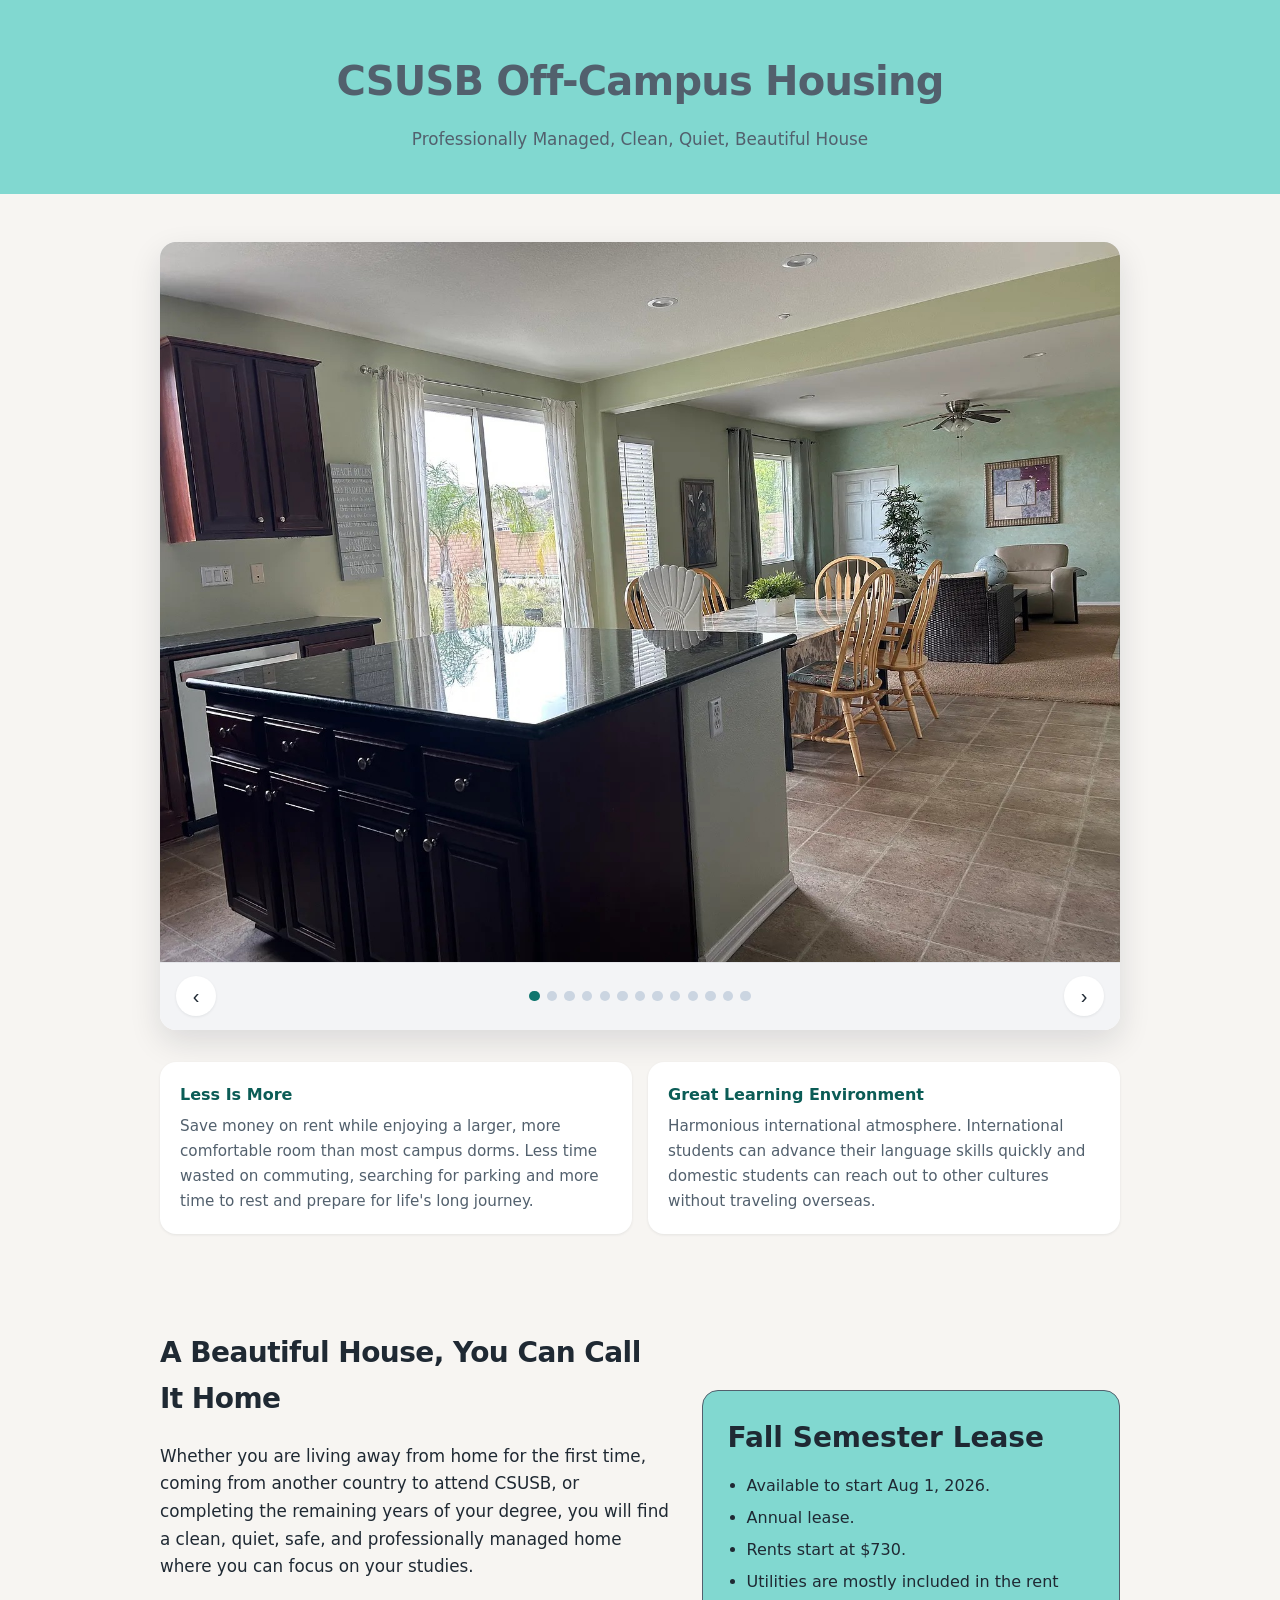
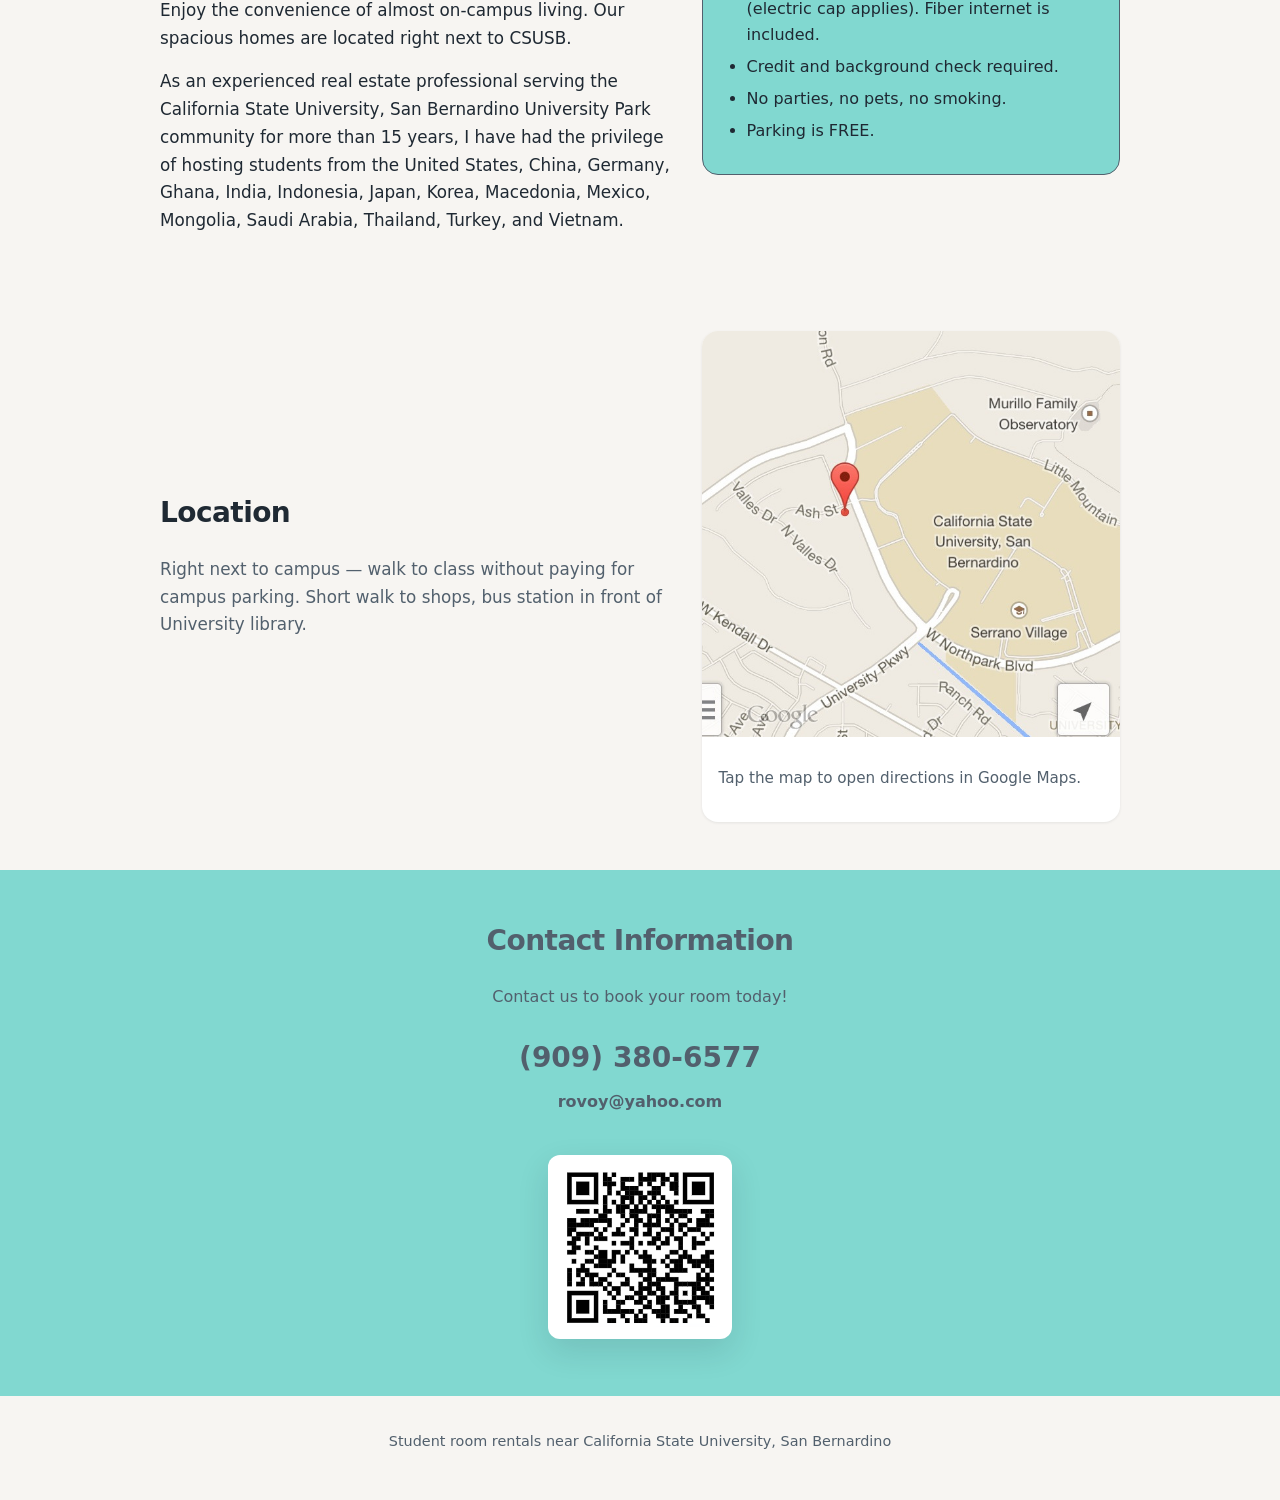
==== index.html @ f6ec690c "X" ====
<!DOCTYPE html>
<html lang="en">
  <head>
    <meta charset="utf-8">
    <meta name="viewport" content="width=device-width, initial-scale=1">
    <meta name="description" content="Furnished student rooms for rent next to California State University, San Bernardino. Utilities included, walking distance to campus.">
    <title>CSUSB Off-Campus Housing</title>
    <link rel="stylesheet" href="styles.css">
  </head>
  <body>
    <header class="site-header">
      <div class="container">
        <h1>CSUSB Off-Campus Housing</h1>
        <p>
          Professionally Managed, Clean, Quiet, Beautiful House
        </p>
      </div>
    </header>

    <main>
      <section class="section">
        <div class="container">
          <div class="gallery" id="gallery" aria-label="Property photo gallery">
            <div class="gallery-viewport">
              <figure class="gallery-slide active">
                <img src="images/p3.jpg" alt="Shared kitchen and dining area">
              </figure>
              <figure class="gallery-slide">
                <img src="images/p1.jpg" alt="Bedroom view">
              </figure>
              <figure class="gallery-slide">
                <img src="images/p2.jpg" alt="Living space">
              </figure>
              <figure class="gallery-slide">
                <img src="images/p4.jpg" alt="Bedroom with furnishings">
              </figure>
              <figure class="gallery-slide">
                <img src="images/p9.jpeg" alt="Neighborhood near campus">
              </figure>
              <figure class="gallery-slide">
                <img src="images/p10.jpeg" alt="Neighborhood near campus">
              </figure>
              <figure class="gallery-slide">
                <img src="images/p11.jpeg" alt="Neighborhood near campus">
              </figure>
              <figure class="gallery-slide">
                <img src="images/p8.jpg" alt="Neighborhood near campus">
              </figure>
              <figure class="gallery-slide">
                <img src="images/p13.jpg" alt="Neighborhood near campus">
              </figure>
              <figure class="gallery-slide">
                <img src="images/p14.jpg" alt="Neighborhood near campus">
              </figure>
              <figure class="gallery-slide">
                <img src="images/p15.jpg" alt="Neighborhood near campus">
              </figure>
              <figure class="gallery-slide">
                <img src="images/p16.jpg" alt="Neighborhood near campus">
              </figure>
              <figure class="gallery-slide">
                <img src="images/p17.jpg" alt="Neighborhood near campus">
              </figure>
            </div>
            <div class="gallery-controls">
              <button class="gallery-btn" type="button" id="gallery-prev" aria-label="Previous photo">&#8249;</button>
              <div class="gallery-dots" id="gallery-dots" aria-hidden="true"></div>
              <button class="gallery-btn" type="button" id="gallery-next" aria-label="Next photo">&#8250;</button>
            </div>
          </div>

          <div class="highlights">
            <article class="highlight-card">
              <h3>Less Is More</h3>
              <p>
                Save money on rent while enjoying a larger, more comfortable room 
                than most campus dorms.
                Less time wasted on commuting, searching for parking
                and more time to rest and prepare for life's long journey.
              </p>
            </article>
            <article class="highlight-card">
              <h3>Great Learning Environment</h3>
              <p>
                Harmonious international atmosphere.
                International students can advance their language skills quickly 
                and domestic students can reach out to other cultures without 
                traveling overseas.
              </p>
            </article>
            <!--article class="highlight-card">
              <h3>Flat-Fee Rent</h3>
              <p>Utilities are included in the rent.
                No surprising shared utility bills.
              </p>
            </article-->
          </div>
        </div>
      </section>

      <section class="section">
        <div class="container split">
          <div class="prose">
            <h2 class="section-title">A Beautiful House, You Can Call It Home</h2>

            <p>
              Whether you are living away from home for the first time, coming from
              another country to attend CSUSB, or completing the remaining years of
              your degree, you will find a clean, quiet, safe, and professionally
              managed home where you can focus on your studies.
            </p>
            <p>
              Enjoy the convenience of almost on-campus living. Our spacious homes are
              located right next to CSUSB. 
            </p>
            <p>
              As an experienced real estate professional serving the California State
              University, San Bernardino University Park community for more than 15
              years, I have had the privilege of hosting students from the  United States, China, 
              Germany, Ghana, India, Indonesia, Japan, Korea, Macedonia, Mexico, Mongolia, 
              Saudi Arabia, Thailand, Turkey, and Vietnam.
            </p>

          </div>

          <aside>
            <div class="pricing-box">
              <p class="price">Fall Semester Lease</p>
              <ul>
                <li>
                  Available to start Aug 1, 2026.
                </li>
                <li>
                  Annual lease.
                </li>
                <li>
                  Rents start at $730.
                </li>
                <li>
                  Utilities are mostly included in the rent (electric cap applies).
                  Fiber internet is included.
                </li>
                <li>
                  Credit and background check required.
                </li>
                <li>
                  No parties, no pets, no smoking.
                </li>
                <li>
                  Parking is FREE.
                </li>
              </ul>
            </div>
          </aside>
        </div>
      </section>

      <section class="section">
        <div class="container split">
          <div>
            <h2 class="section-title">Location</h2>
            <p class="section-lead">
              Right next to campus — walk to class without paying for campus parking.
              Short walk to shops, bus station in front of University library.
            </p>
          </div>
          <div class="location-card">
            <a href="https://maps.app.goo.gl/DeZ8PCkgxAMqzgJw9?g_st=ic">
              <img src="images/map.jpg" alt="Map showing rental location next to CSUSB">
            </a>
            <p class="location-caption">
              Tap the map to open directions in Google Maps.
            </p>
          </div>
        </div>
      </section>

      <section class="section contact-section">
        <div class="container">
          <h2 class="section-title">Contact Information</h2>
          <p>Contact us to book your room today!</p>
          <p>
             <a class="contact-phone" href="tel:909-380-6577">(909) 380-6577</a>
             <a class="contact-email" href="mailto:rovoy@yahoo.com">rovoy@yahoo.com</a>
          </p>
          <div class="qr-wrap">
            <img src="images/qr-code.png" alt="QR code to contact Fay">
          </div>
        </div>
      </section>
    </main>

    <footer class="site-footer">
      <div class="container">
        <p>Student room rentals near California State University, San Bernardino</p>
      </div>
    </footer>

    <script>
      (function () {
        var slides = Array.prototype.slice.call(document.querySelectorAll(".gallery-slide"));
        var dotsContainer = document.getElementById("gallery-dots");
        var current = 0;

        function renderDots() {
          dotsContainer.innerHTML = "";
          slides.forEach(function (_, index) {
            var dot = document.createElement("button");
            dot.type = "button";
            dot.className = "gallery-dot" + (index === current ? " active" : "");
            dot.setAttribute("aria-label", "Show photo " + (index + 1));
            dot.addEventListener("click", function () {
              showSlide(index);
            });
            dotsContainer.appendChild(dot);
          });
        }

        function showSlide(index) {
          current = (index + slides.length) % slides.length;
          slides.forEach(function (slide, slideIndex) {
            slide.classList.toggle("active", slideIndex === current);
          });
          Array.prototype.forEach.call(dotsContainer.children, function (dot, dotIndex) {
            dot.classList.toggle("active", dotIndex === current);
          });
        }

        document.getElementById("gallery-prev").addEventListener("click", function () {
          showSlide(current - 1);
        });

        document.getElementById("gallery-next").addEventListener("click", function () {
          showSlide(current + 1);
        });

        renderDots();
      })();
    </script>
  </body>
</html>
---- styles.css ----
*,
*::before,
*::after {
  box-sizing: border-box;
}

:root {
  --color-bg: #f7f5f2;
  --color-surface: #ffffff;
  --color-text: #1f2933;
  --color-muted: #52606d;
  --color-accent: #0f766e;
  --color-accent-dark: #0b5c56;
  --color-header: #81d8d0;
/*  --color-price-background: #e49094; */
  --shadow-sm: 0 1px 3px rgba(15, 23, 42, 0.08);
  --shadow-md: 0 12px 32px rgba(15, 23, 42, 0.12);
  --radius: 16px;
  --max-width: 960px;
}

html {
  scroll-behavior: smooth;
}

body {
  margin: 0;
  font-family: "Segoe UI", system-ui, -apple-system, BlinkMacSystemFont, sans-serif;
  color: var(--color-text);
  background: var(--color-bg);
  line-height: 1.65;
  -webkit-text-size-adjust: 100%;
}

img {
  display: block;
  max-width: 100%;
  height: auto;
}

figure {
  margin: 0;
}

a {
  color: var(--color-accent);
}

a:hover {
  color: var(--color-accent-dark);
}

.container {
  width: calc(100% - 2rem);
  max-width: var(--max-width);
  margin-left: auto;
  margin-right: auto;
}

.site-header {
  background: var(--color-header);
  color: var(--color-muted);
  padding: 3rem 0 2.5rem;
  text-align: center;
}

.site-header h1 {
  margin: 0 0 0.75rem;
  font-size: 1.75rem;
  font-size: clamp(1.75rem, 4vw, 2.5rem);
  font-weight: 700;
  letter-spacing: -0.02em;
}

.site-header p {
  margin: 0 auto;
  max-width: 36rem;
  color: var(--color-muted);
  font-size: 1.05rem;
}

.section {
  padding: 3rem 0;
}

.section-title {
  margin: 0 0 1.25rem;
  font-size: 1.35rem;
  font-size: clamp(1.35rem, 3vw, 1.75rem);
  letter-spacing: -0.02em;
}

.section-lead {
  margin: 0 0 1.5rem;
  color: var(--color-muted);
  font-size: 1.05rem;
}

.gallery {
  background: var(--color-surface);
  border-radius: var(--radius);
  box-shadow: var(--shadow-md);
  overflow: hidden;
}

.gallery-viewport {
  position: relative;
  background: #e5e7eb;
  height: 0;
  padding-bottom: 75%;
}

@supports (aspect-ratio: 4 / 3) {
  .gallery-viewport {
    height: auto;
    padding-bottom: 0;
    aspect-ratio: 4 / 3;
  }
}

.gallery-slide {
  position: absolute;
  top: 0;
  left: 0;
  width: 100%;
  height: 100%;
  margin: 0;
  opacity: 0;
  transition: opacity 0.35s ease;
}

.gallery-slide.active {
  opacity: 1;
}

.gallery-slide img {
  width: 100%;
  height: 100%;
  -o-object-fit: cover;
  object-fit: cover;
}

.gallery-controls {
  display: flex;
  align-items: center;
  justify-content: space-between;
  padding: 0.85rem 1rem;
  background: #f3f4f6;
  border-top: 1px solid #e5e7eb;
}

.gallery-dots {
  display: flex;
  flex: 1;
  flex-wrap: wrap;
  justify-content: center;
  margin: 0 1rem;
}

.gallery-btn {
  border: 0;
  background: var(--color-surface);
  color: var(--color-text);
  width: 2.5rem;
  height: 2.5rem;
  border-radius: 999px;
  box-shadow: var(--shadow-sm);
  cursor: pointer;
  font-size: 1.25rem;
  line-height: 1;
}

.gallery-btn:hover {
  background: #eef2ff;
}

.gallery-dot {
  width: 0.65rem;
  height: 0.65rem;
  margin: 0.225rem;
  border: 0;
  border-radius: 999px;
  background: #cbd5e1;
  cursor: pointer;
  padding: 0;
}

.gallery-dot.active {
  background: var(--color-accent);
}

.highlights {
  display: grid;
  grid-gap: 1rem;
  gap: 1rem;
  grid-template-columns: repeat(auto-fit, minmax(220px, 1fr));
  margin-top: 2rem;
}

.highlight-card {
  background: var(--color-surface);
  border-radius: var(--radius);
  padding: 1.25rem;
  box-shadow: var(--shadow-sm);
}

.highlight-card h3 {
  margin: 0 0 0.35rem;
  font-size: 1rem;
  color: var(--color-accent-dark);
}

.highlight-card p {
  margin: 0;
  color: var(--color-muted);
  font-size: 0.95rem;
}

.split {
  display: grid;
  grid-gap: 2rem;
  gap: 2rem;
  align-items: center;
}

@media (min-width: 768px) {
  .split {
    grid-template-columns: 1.1fr 0.9fr;
  }
}

.prose p {
  margin: 0 0 1rem;
  font-size: 1.05rem;
}

.prose p:last-child {
  margin-bottom: 0;
}

.location-card {
  background: var(--color-surface);
  border-radius: var(--radius);
  box-shadow: var(--shadow-sm);
  overflow: hidden;
}

.location-card a {
  display: block;
}

.location-card img {
  width: 100%;
}

.location-caption {
  padding: 0.85rem 1rem 1rem;
  font-size: 0.95rem;
  color: var(--color-muted);
}

.pricing-box {
  background: var(--color-header);
  border: 1px solid var(--color-muted);
  border-radius: var(--radius);
  padding: 1.5rem;
}

.pricing-box ul {
  margin: 0.75rem 0 0;
  padding-left: 1.2rem;
}

.pricing-box li {
  margin-bottom: 0.35rem;
}

.price {
  margin: 0;
  font-size: 1.75rem;
  font-weight: 700;
/*  color: var(--color-price-text); */
}

.contact-section {
  background: var(--color-header);
  color: #f9fafb;
  color: var(--color-muted);
  text-align: center;
}

.contact-section .section-title {
  color: #ffffff;
  color: var(--color-muted);
}

.contact-phone {
  display: inline-block;
  margin: 0.5rem 0 1.5rem;
  font-size: 1.35rem;
  font-size: clamp(1.35rem, 3vw, 1.75rem);
  font-weight: 700;
  color: var(--color-muted);
  text-decoration: none;
}

.contact-phone:hover {
  color: #ffffff;
}

.contact-email {
  display: block;
  margin: -1.0rem 0 2.5rem 0;
  font-size: 0.8rem;
  font-size: clamp(0.8rem, 3vw, 1rem);
  font-weight: 700;
  color: var(--color-muted);
  text-decoration: none;
}

.contact-email:hover {
  color: #ffffff;
}

.qr-wrap {
  display: inline-block;
  background: #ffffff;
  padding: 0.75rem;
  border-radius: 12px;
  box-shadow: var(--shadow-md);
}

.qr-wrap img {
  width: 160px;
  height: 160px;
}

.site-footer {
  padding: 1.25rem 0 2rem;
  text-align: center;
  color: var(--color-muted);
  font-size: 0.9rem;
}
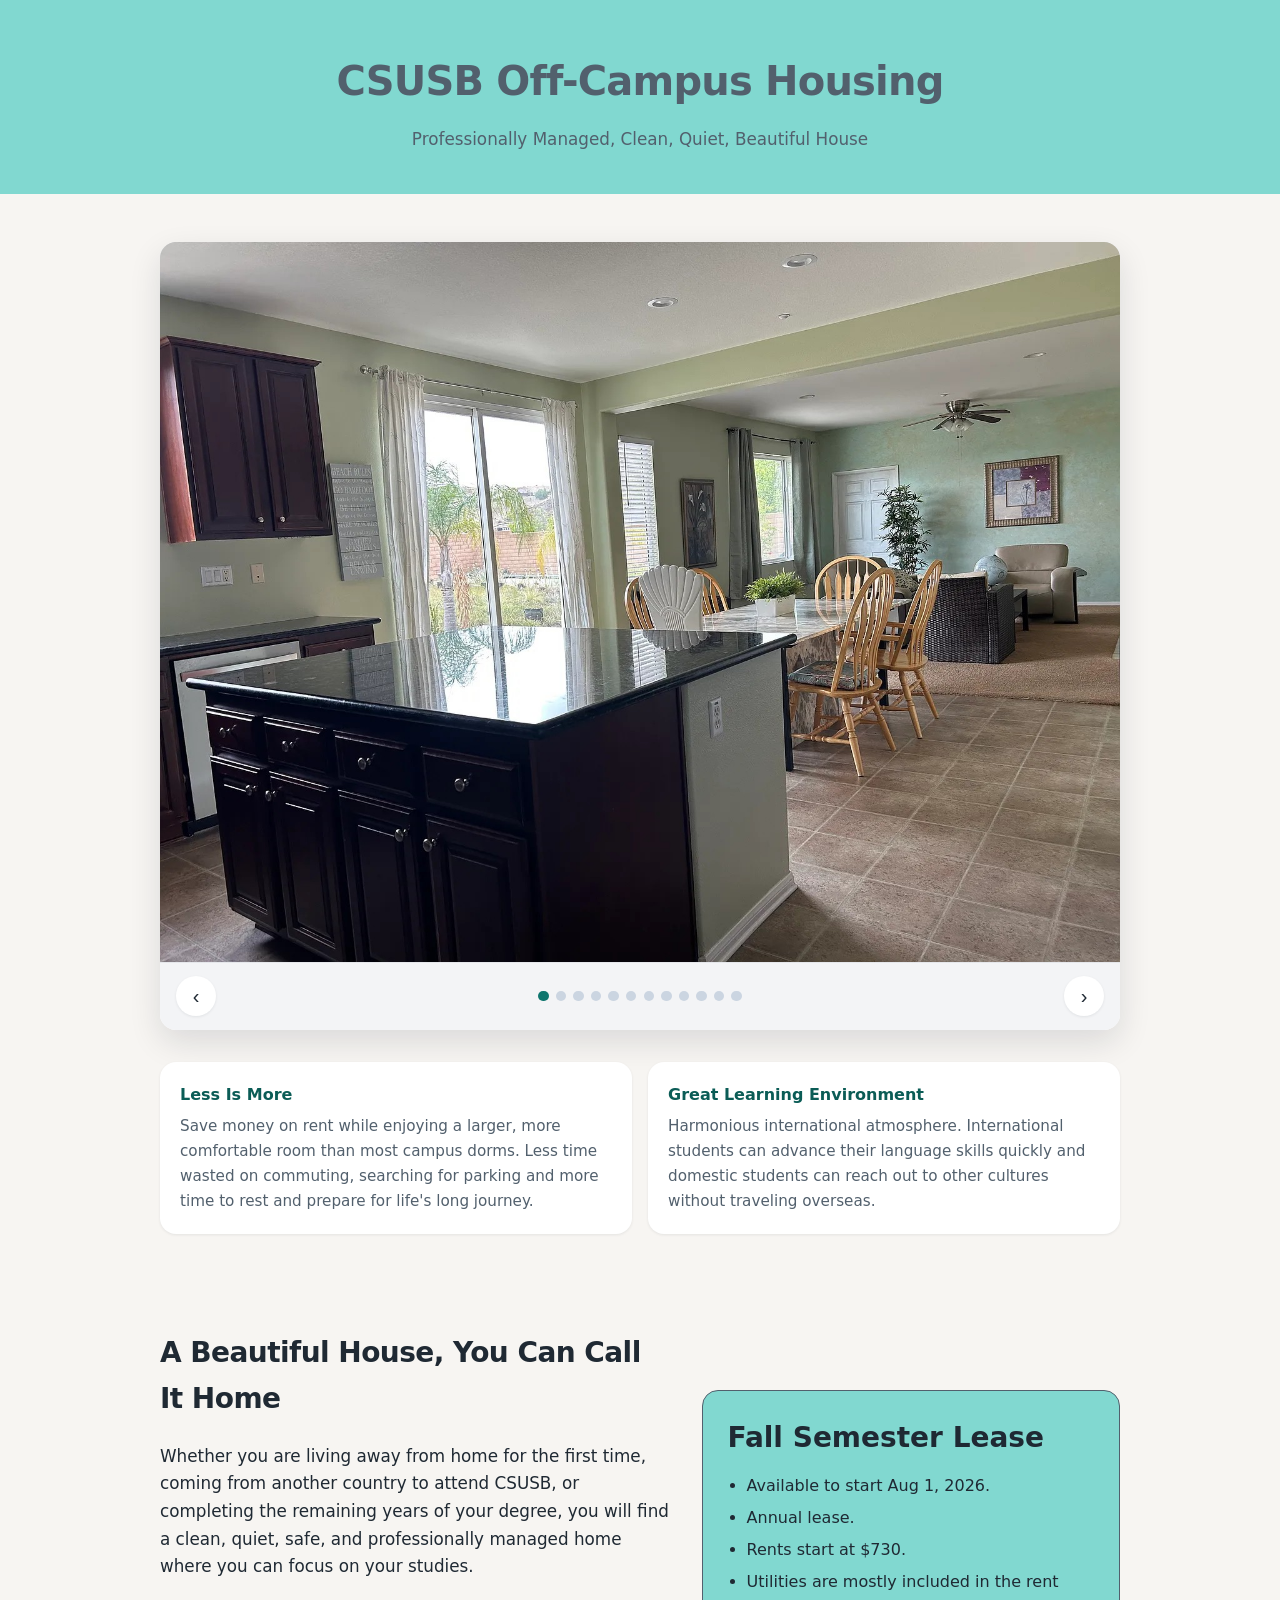
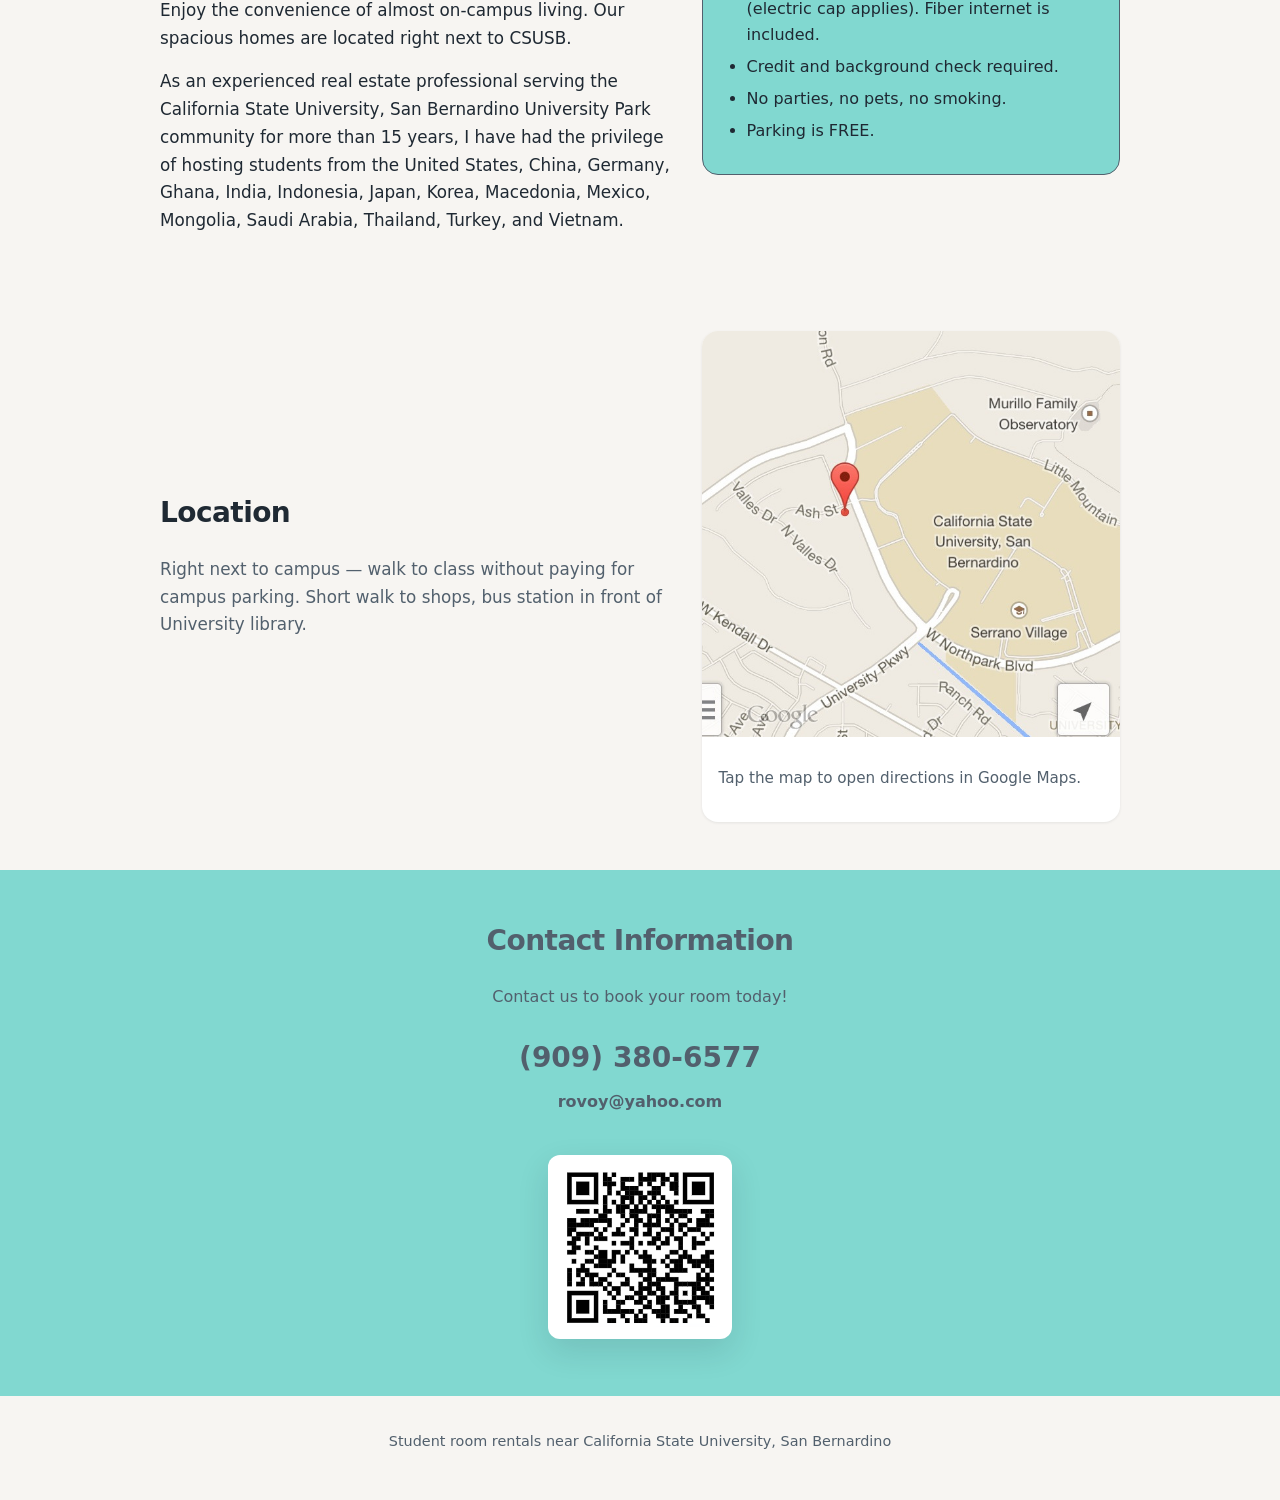
==== commit 7e45e3df: "removed photo" ====
--- a/index.html
+++ b/index.html
@@ -48,9 +48,6 @@
               </figure>
               <figure class="gallery-slide">
                 <img src="images/p13.jpg" alt="Neighborhood near campus">
-              </figure>
-              <figure class="gallery-slide">
-                <img src="images/p14.jpg" alt="Neighborhood near campus">
               </figure>
               <figure class="gallery-slide">
                 <img src="images/p15.jpg" alt="Neighborhood near campus">
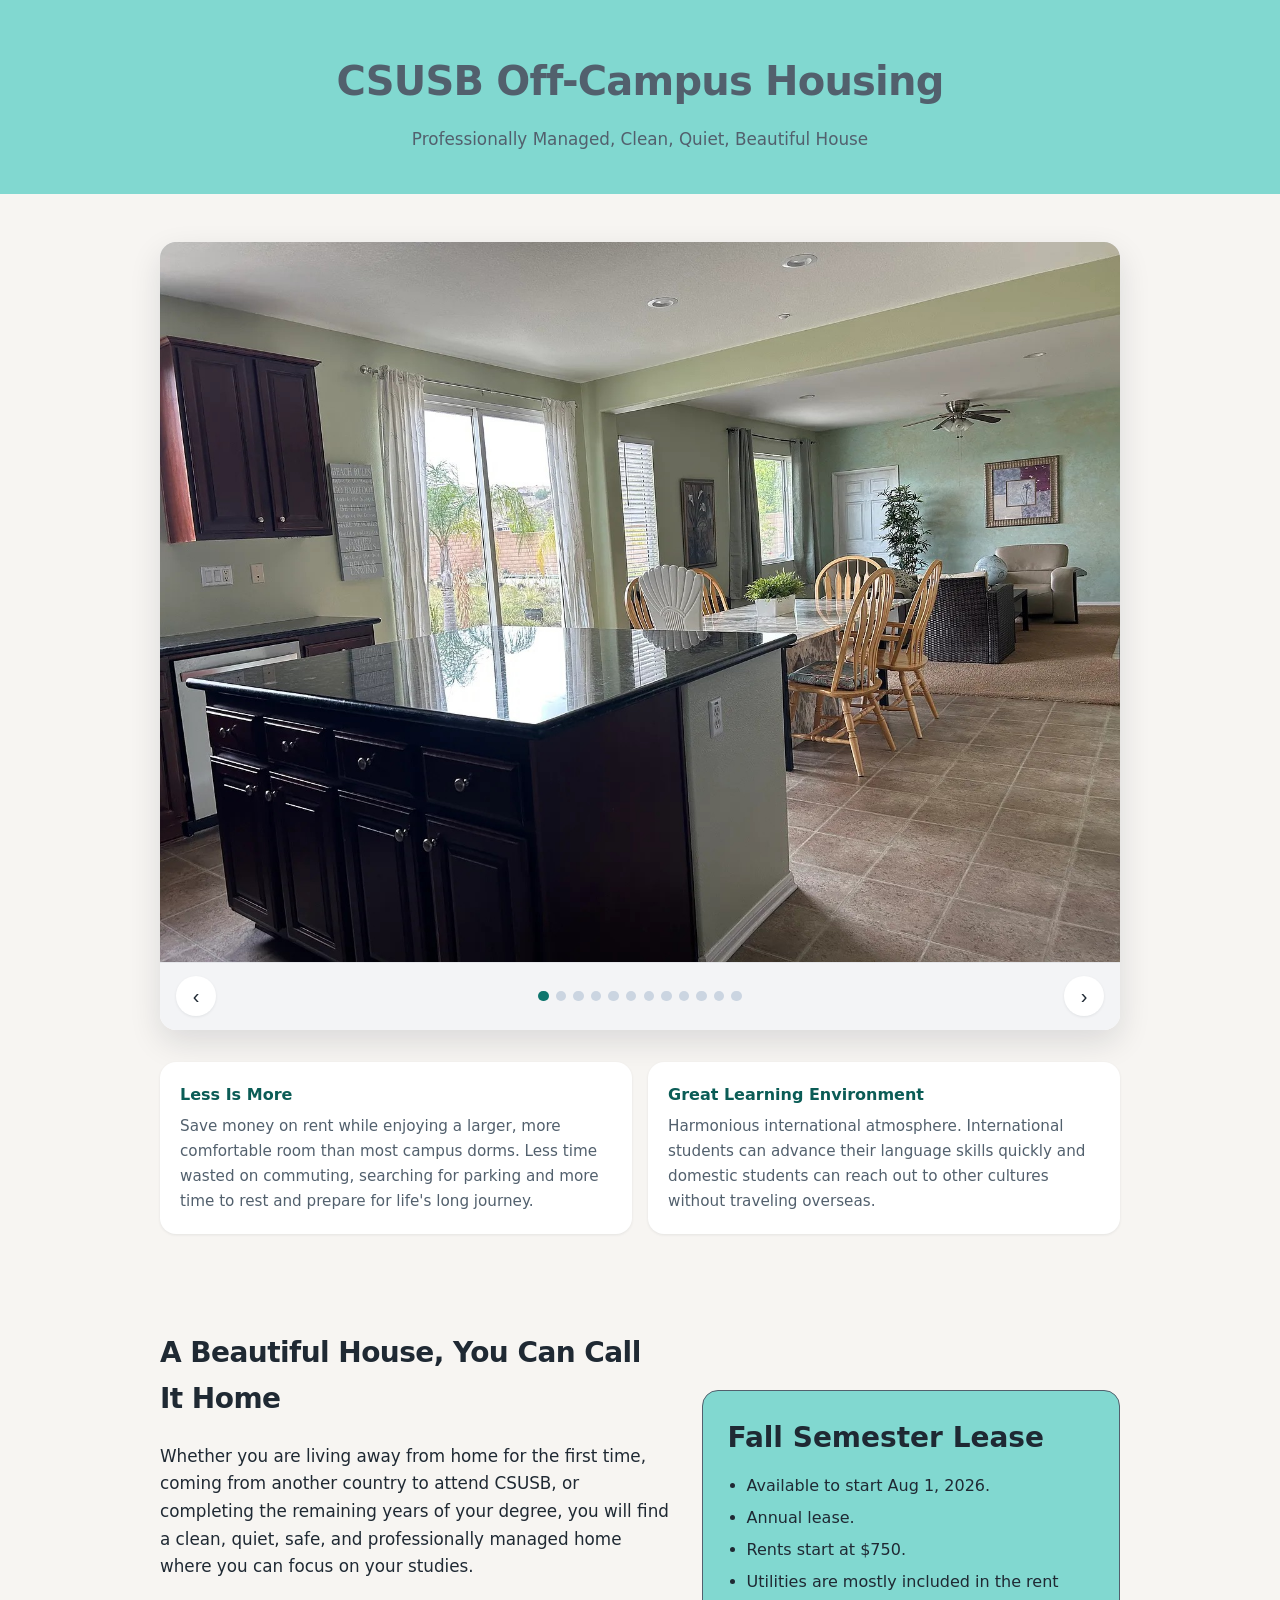
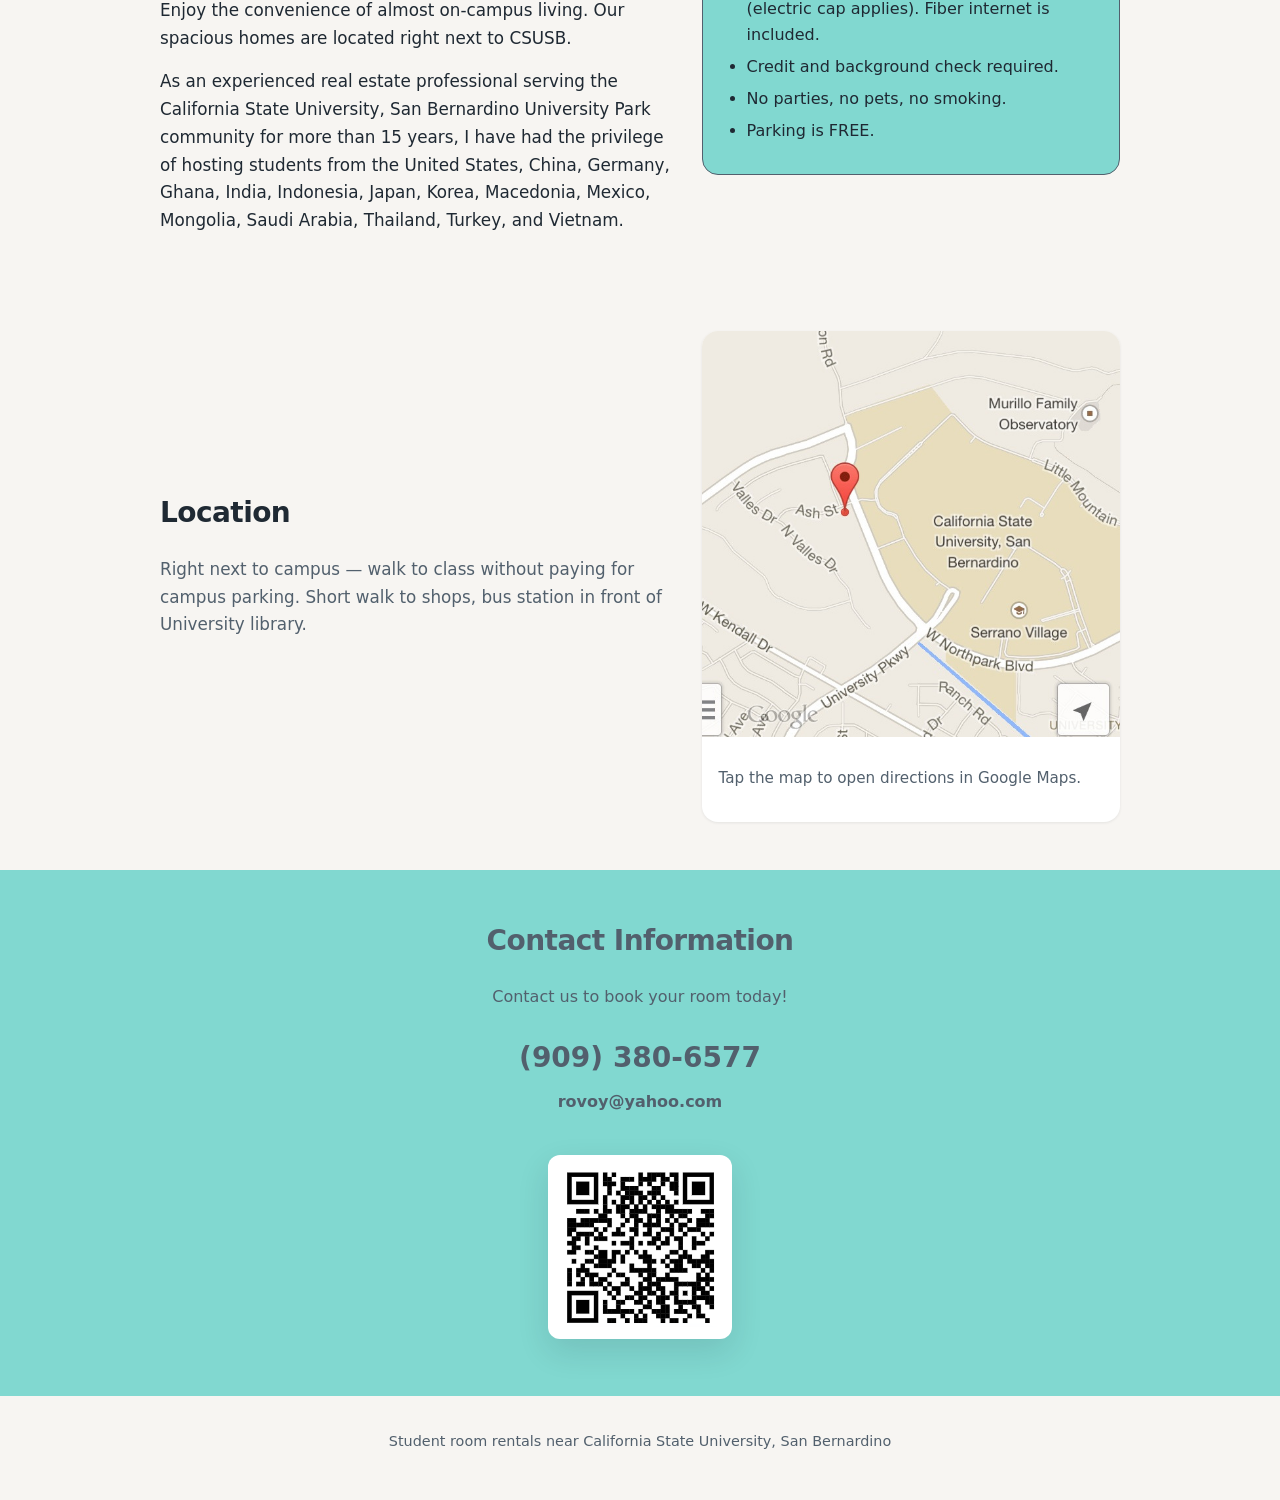
==== commit c7da14a9: "x" ====
--- a/index.html
+++ b/index.html
@@ -131,7 +131,7 @@
                   Annual lease.
                 </li>
                 <li>
-                  Rents start at $730.
+                  Rents start at $750.
                 </li>
                 <li>
                   Utilities are mostly included in the rent (electric cap applies).
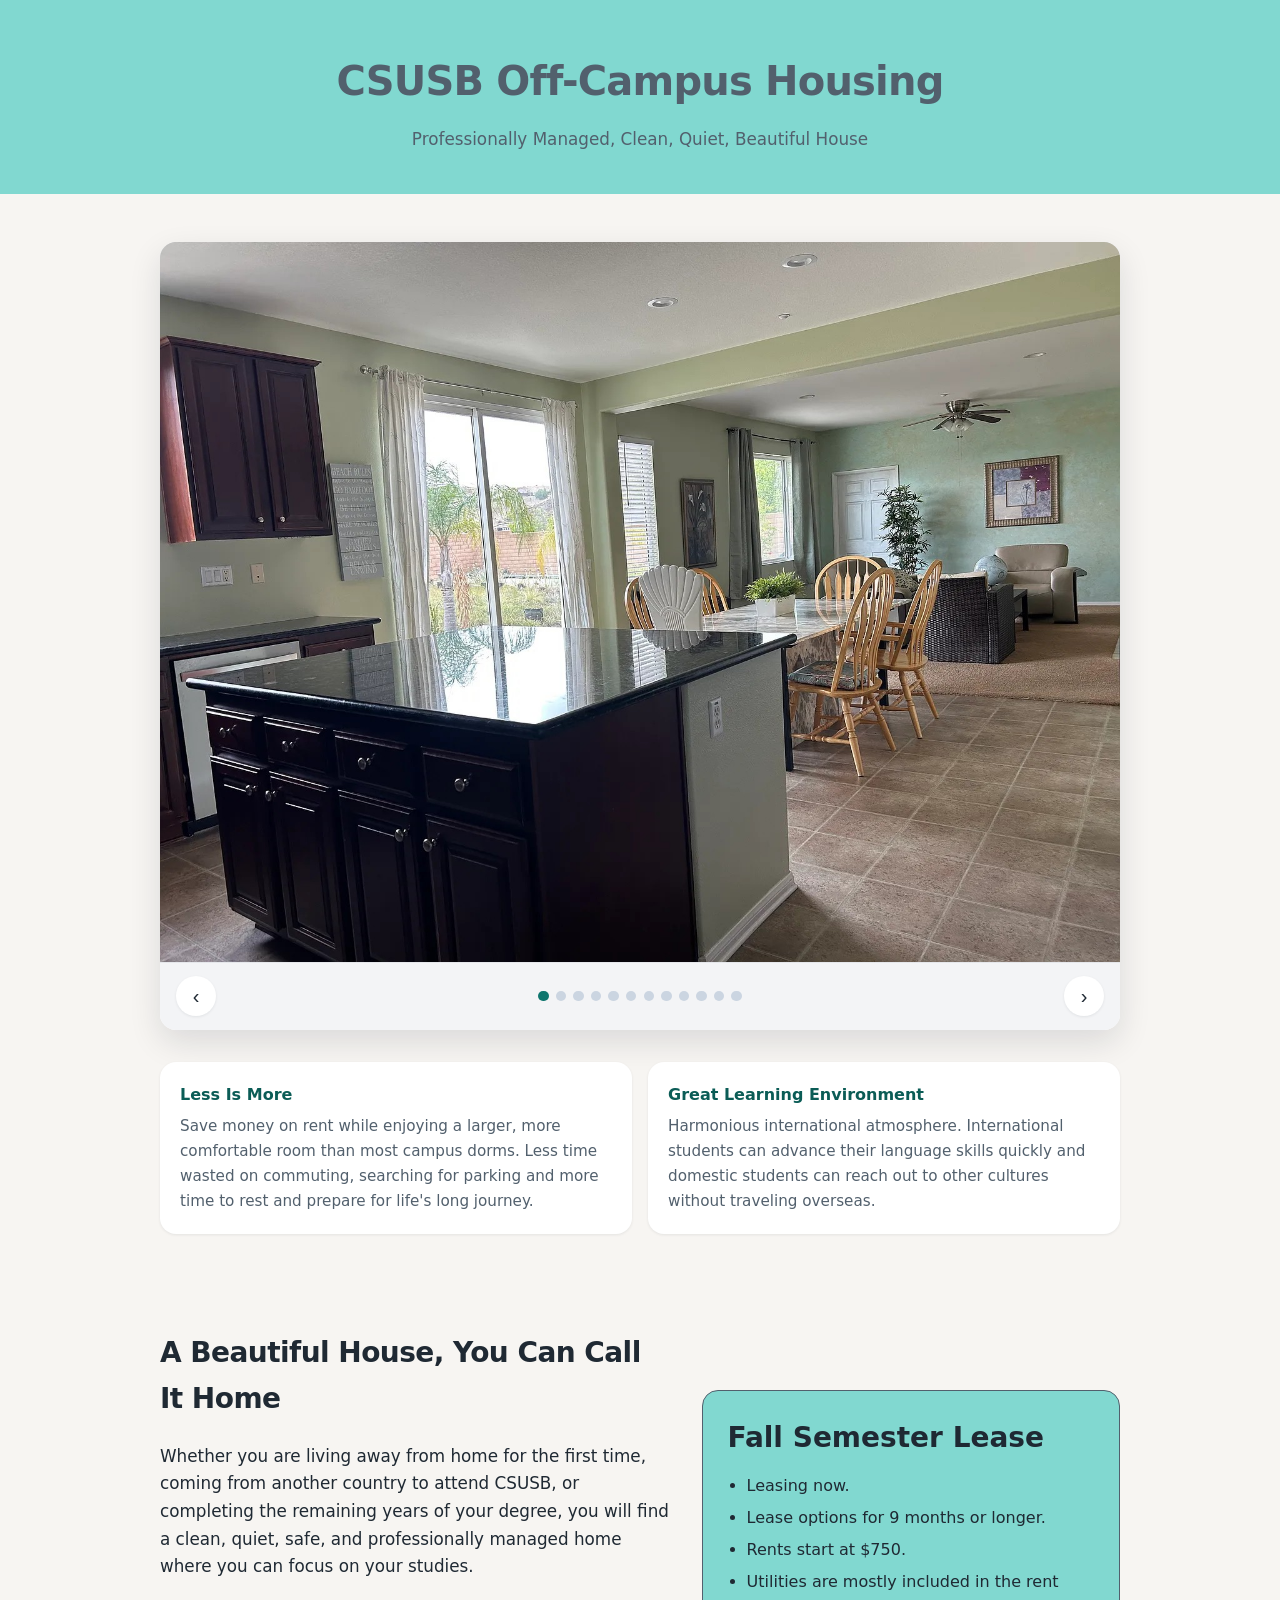
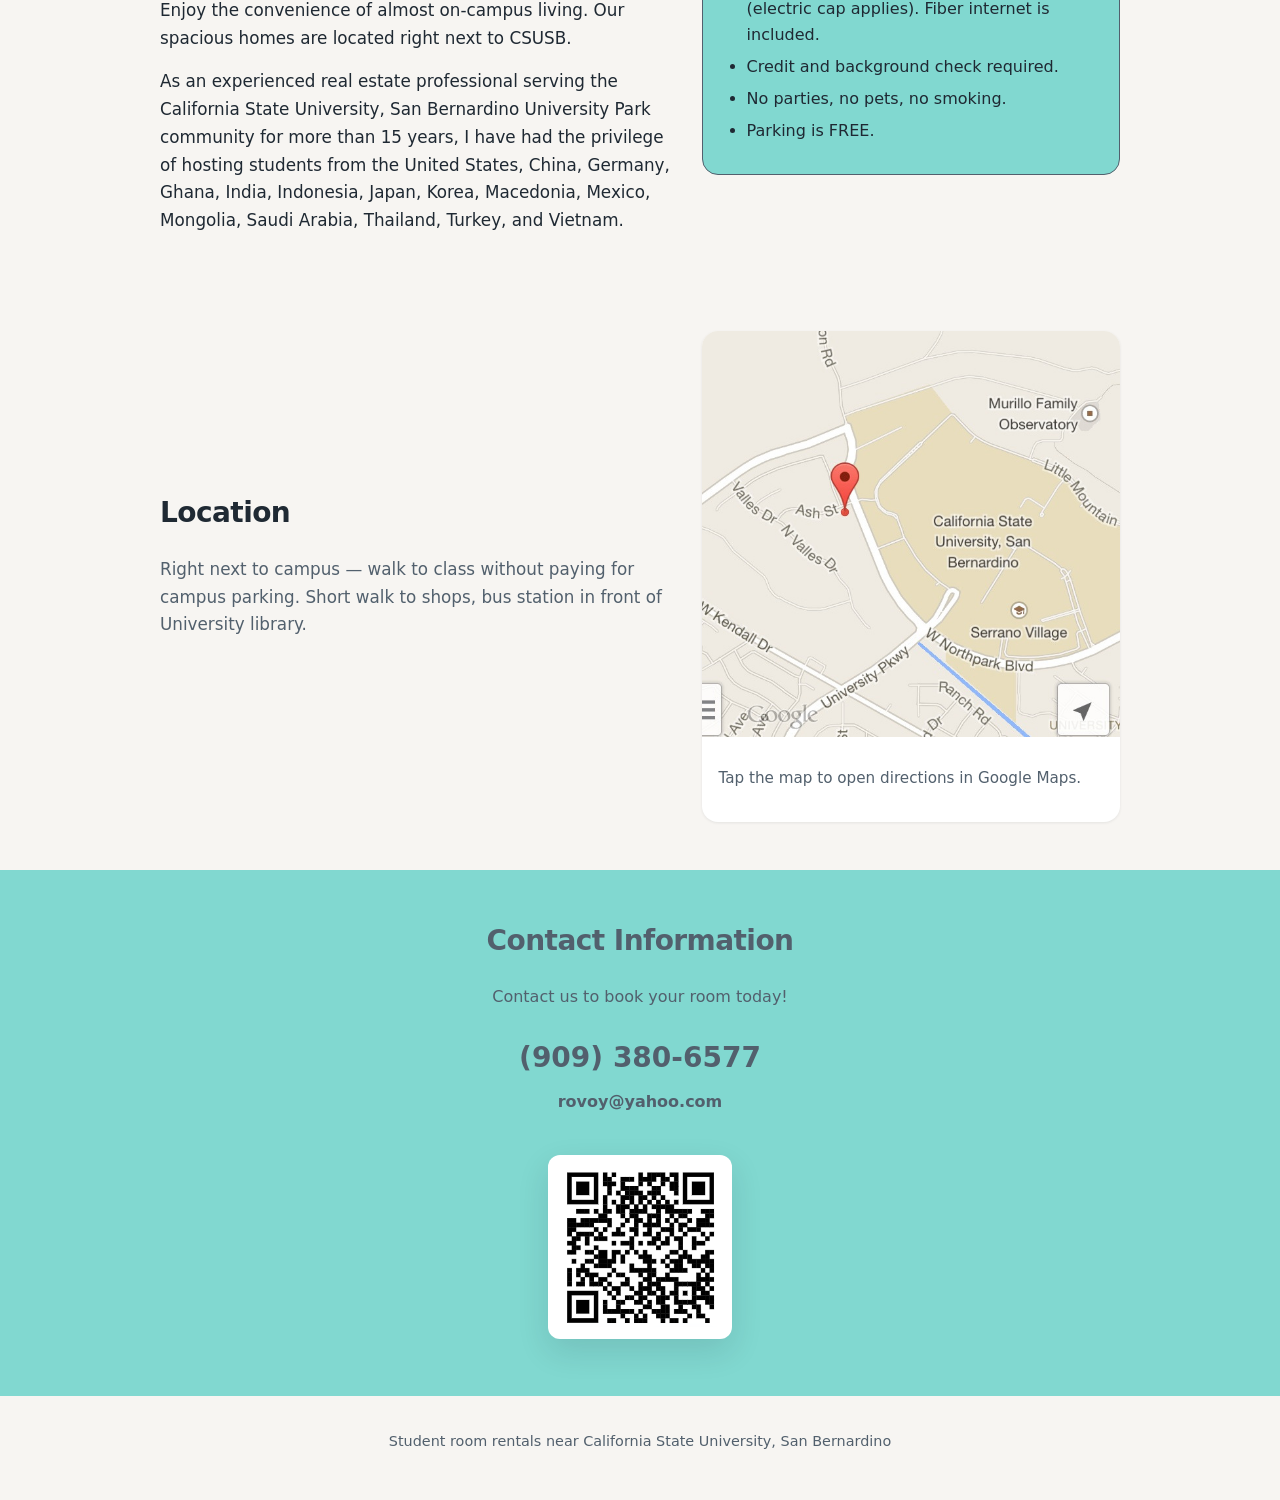
==== commit ccc6d954: "x" ====
--- a/index.html
+++ b/index.html
@@ -125,10 +125,10 @@
               <p class="price">Fall Semester Lease</p>
               <ul>
                 <li>
-                  Available to start Aug 1, 2026.
-                </li>
-                <li>
-                  Annual lease.
+                  Leasing now.
+                </li>
+                <li>
+                  Lease options for 9 months or longer.
                 </li>
                 <li>
                   Rents start at $750.
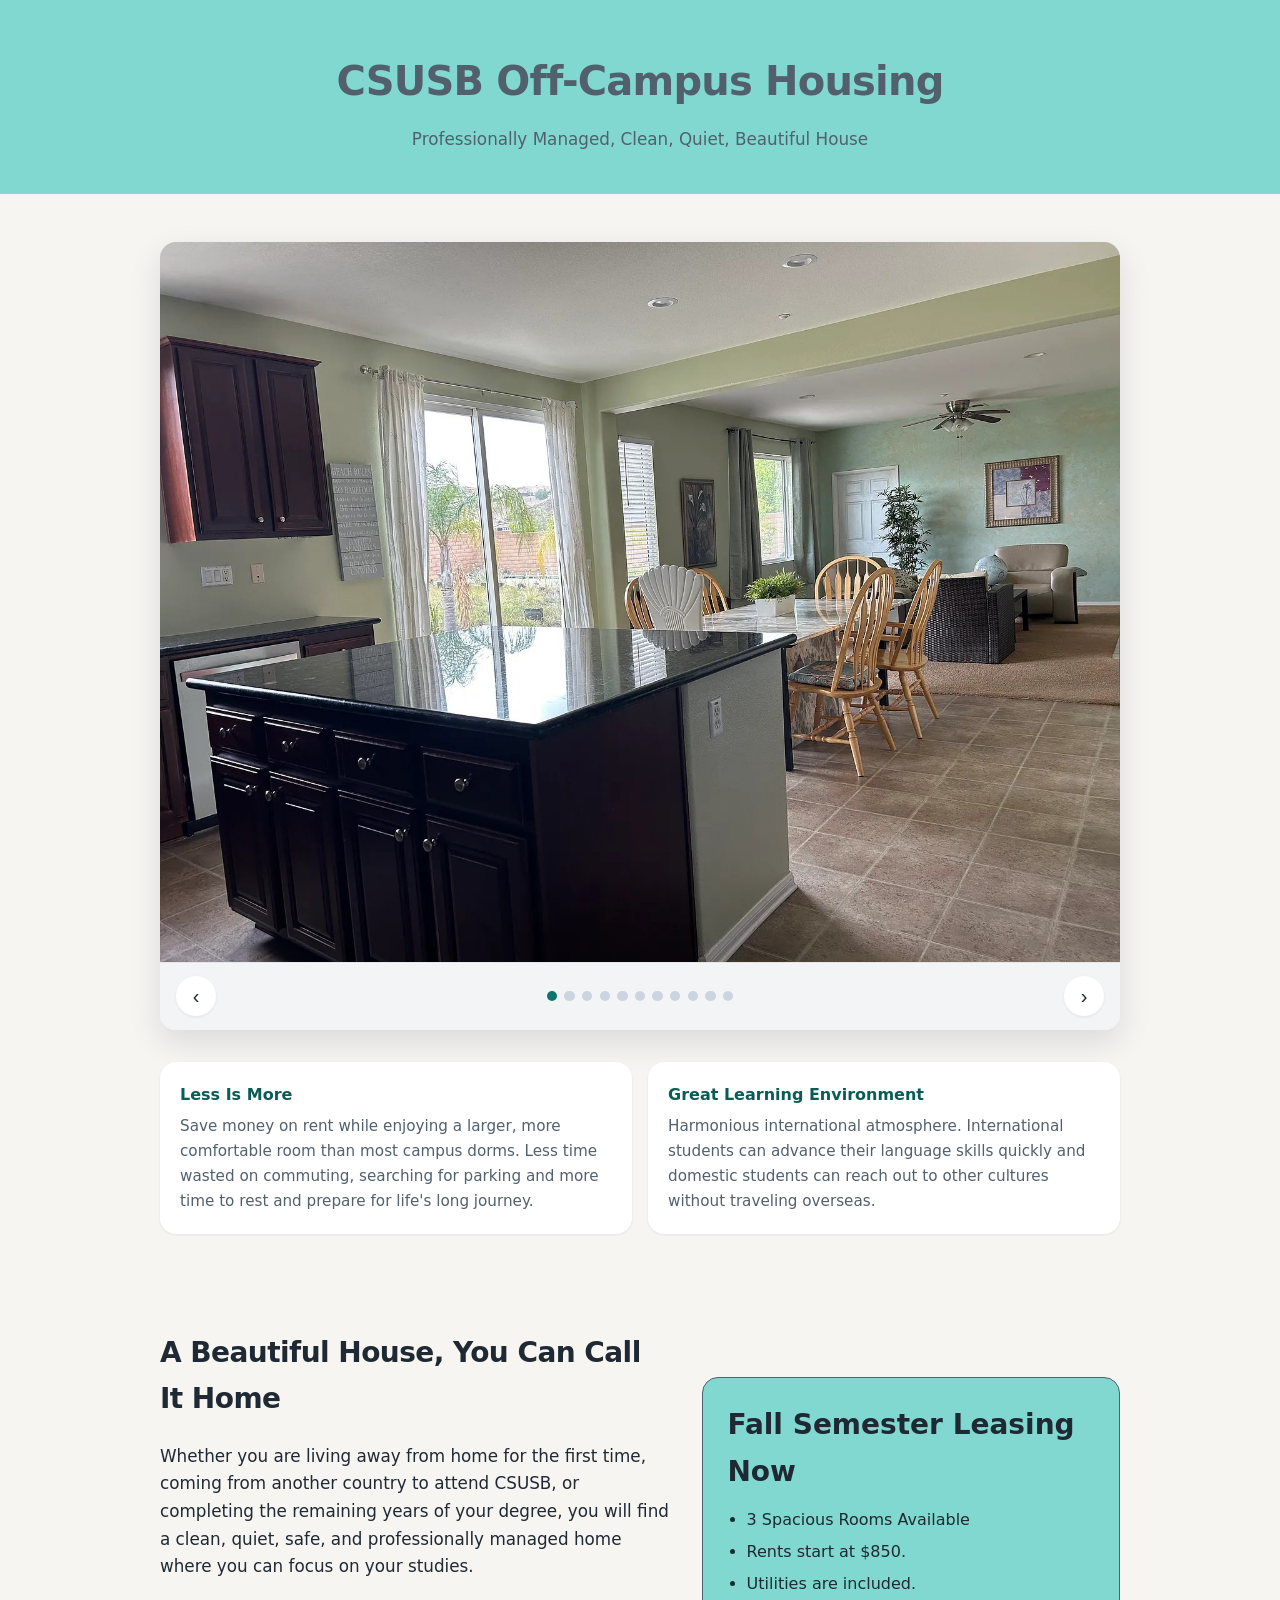
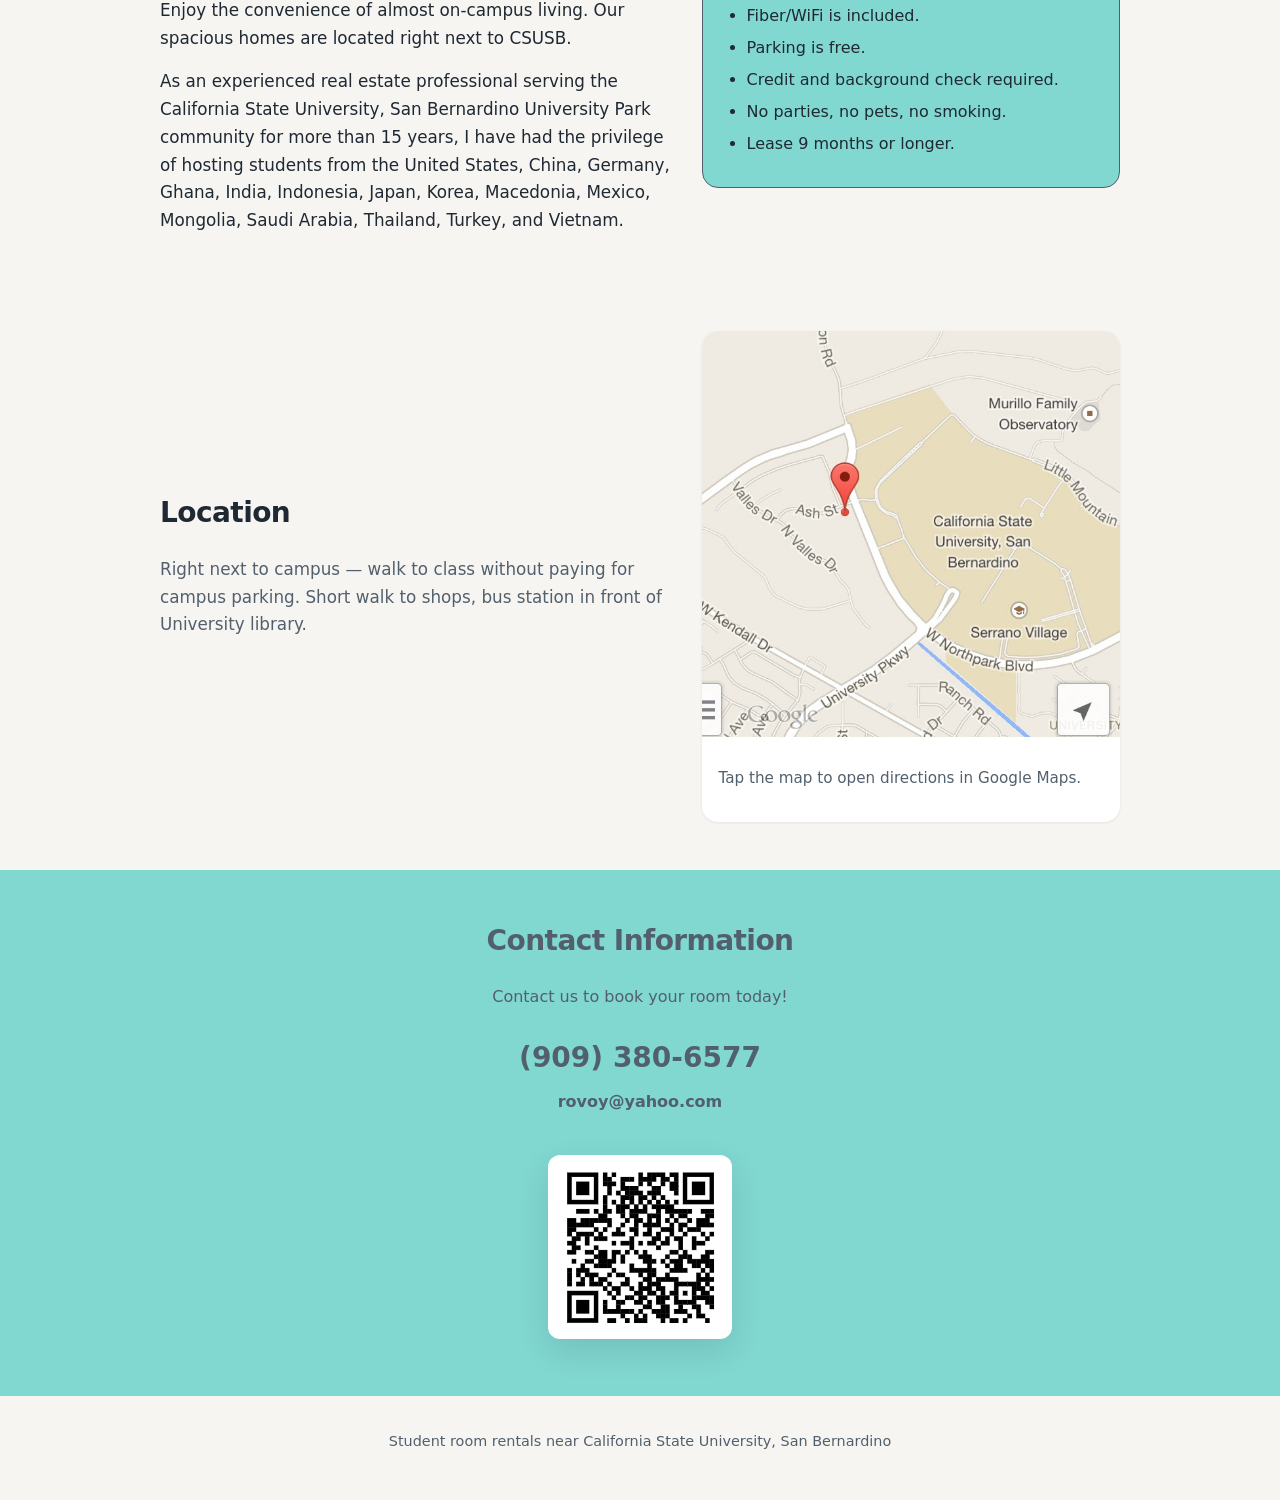
==== commit fe12eaa8: "X" ====
--- a/index.html
+++ b/index.html
@@ -34,21 +34,21 @@
               <figure class="gallery-slide">
                 <img src="images/p4.jpg" alt="Bedroom with furnishings">
               </figure>
-              <figure class="gallery-slide">
+              <!--figure class="gallery-slide">
                 <img src="images/p9.jpeg" alt="Neighborhood near campus">
-              </figure>
-              <figure class="gallery-slide">
+              </figure-->
+              <!--figure class="gallery-slide">
                 <img src="images/p10.jpeg" alt="Neighborhood near campus">
-              </figure>
+              </figure-->
               <figure class="gallery-slide">
                 <img src="images/p11.jpeg" alt="Neighborhood near campus">
               </figure>
-              <figure class="gallery-slide">
+              <!--figure class="gallery-slide">
                 <img src="images/p8.jpg" alt="Neighborhood near campus">
-              </figure>
-              <figure class="gallery-slide">
+              </figure-->
+              <!--figure class="gallery-slide">
                 <img src="images/p13.jpg" alt="Neighborhood near campus">
-              </figure>
+            </figure-->
               <figure class="gallery-slide">
                 <img src="images/p15.jpg" alt="Neighborhood near campus">
               </figure>
@@ -57,6 +57,15 @@
               </figure>
               <figure class="gallery-slide">
                 <img src="images/p17.jpg" alt="Neighborhood near campus">
+              </figure>
+              <figure class="gallery-slide">
+                <img src="images/p19.jpg" alt="Neighborhood near campus">
+              </figure>
+              <figure class="gallery-slide">
+                <img src="images/p20.jpg" alt="Neighborhood near campus">
+              </figure>
+              <figure class="gallery-slide">
+                <img src="images/p21.jpg" alt="Neighborhood near campus">
               </figure>
             </div>
             <div class="gallery-controls">
@@ -122,20 +131,22 @@
 
           <aside>
             <div class="pricing-box">
-              <p class="price">Fall Semester Lease</p>
+              <p class="price">Fall Semester Leasing Now</p>
               <ul>
                 <li>
-                  Leasing now.
-                </li>
-                <li>
-                  Lease options for 9 months or longer.
-                </li>
-                <li>
-                  Rents start at $750.
-                </li>
-                <li>
-                  Utilities are mostly included in the rent (electric cap applies).
-                  Fiber internet is included.
+                  3 Spacious Rooms Available
+                </li>
+                <li>
+                  Rents start at $850.
+                </li>
+                <li>
+                  Utilities are included.
+                </li>
+                <li>
+                  Fiber/WiFi is included.
+                </li>
+                <li>
+                  Parking is free.
                 </li>
                 <li>
                   Credit and background check required.
@@ -144,7 +155,7 @@
                   No parties, no pets, no smoking.
                 </li>
                 <li>
-                  Parking is FREE.
+                  Lease 9 months or longer.
                 </li>
               </ul>
             </div>
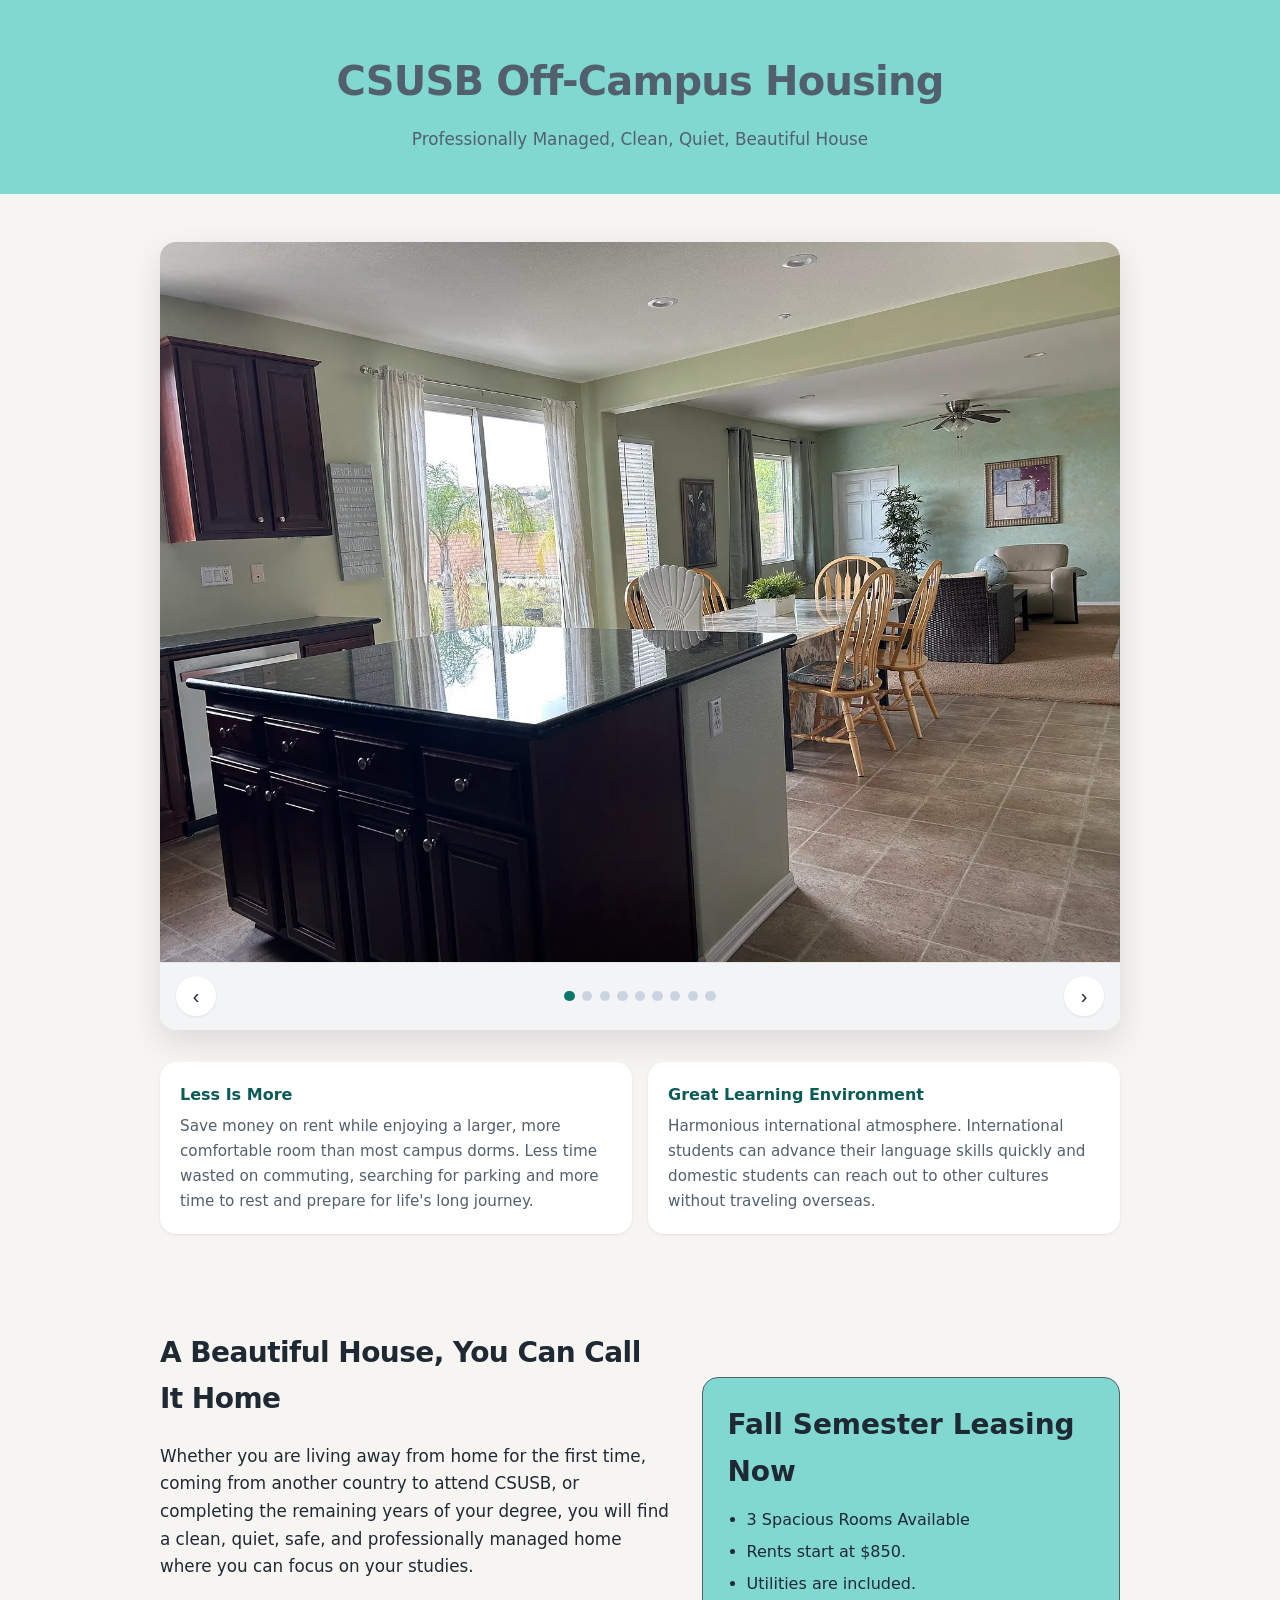
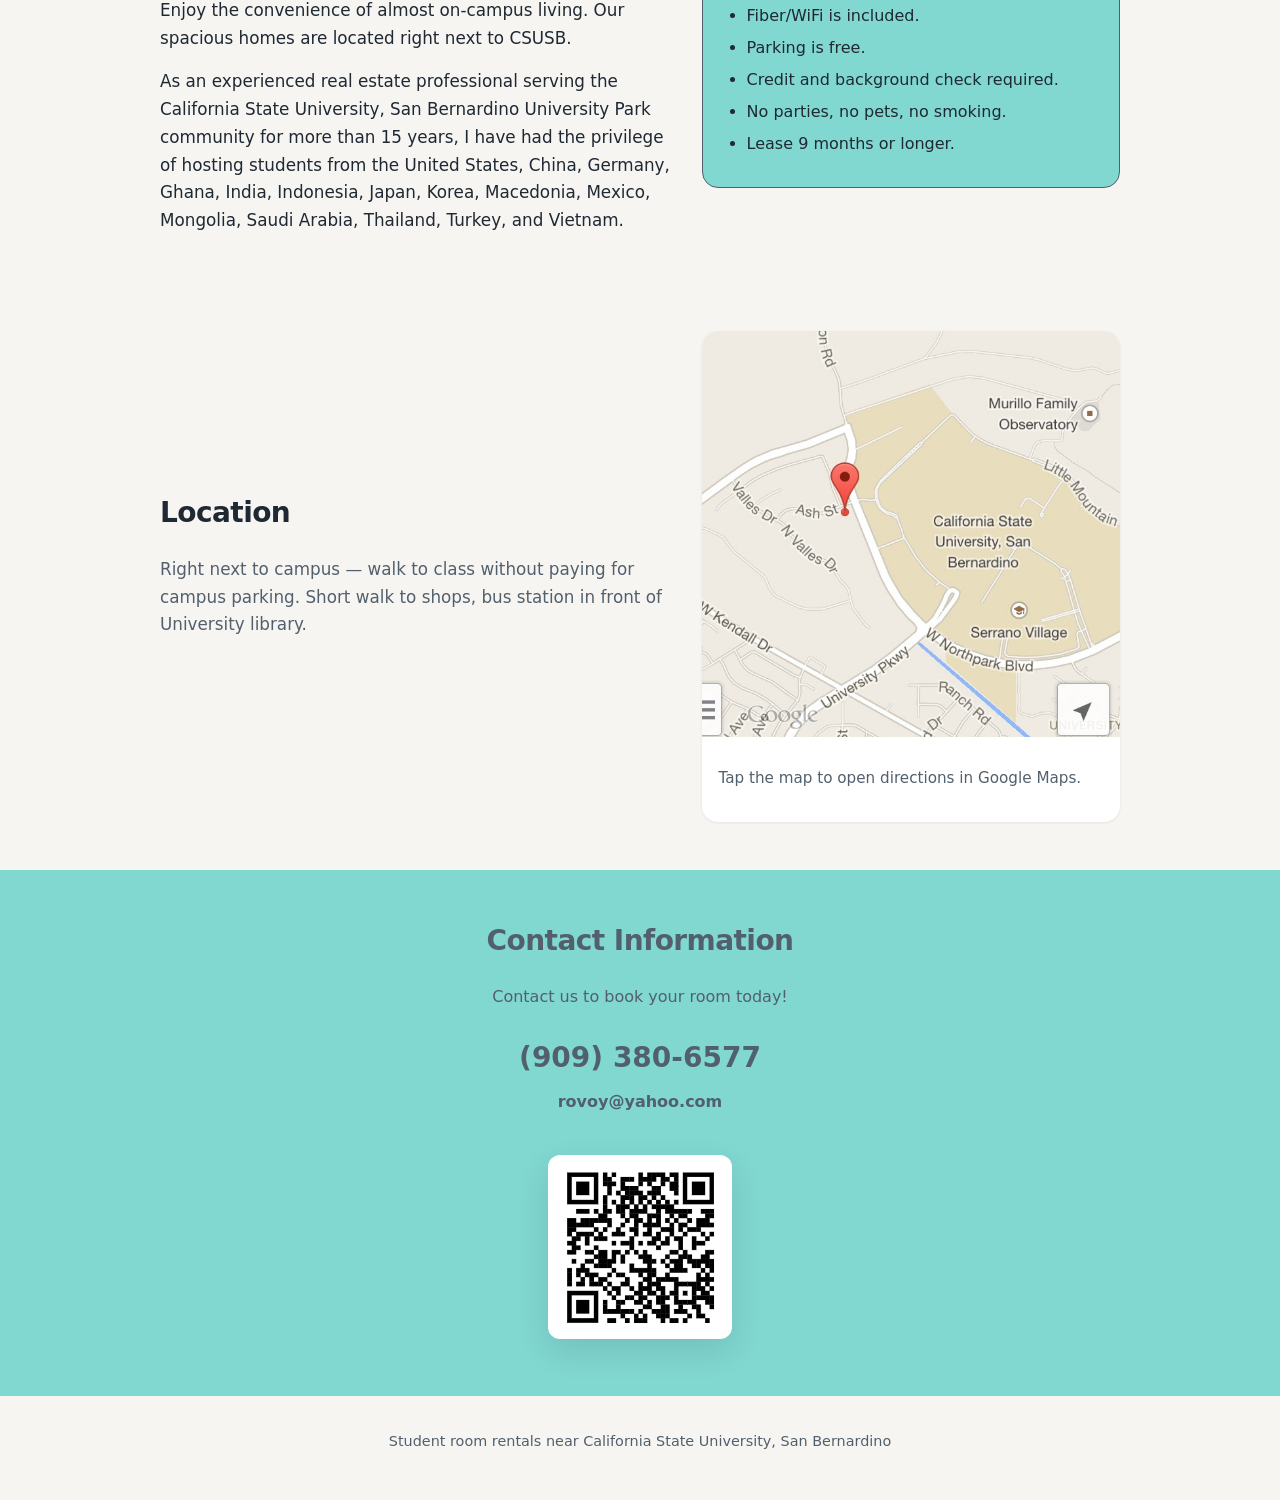
==== commit c9f2a262: "XX" ====
--- a/index.html
+++ b/index.html
@@ -40,18 +40,18 @@
               <!--figure class="gallery-slide">
                 <img src="images/p10.jpeg" alt="Neighborhood near campus">
               </figure-->
-              <figure class="gallery-slide">
+              <!--figure class="gallery-slide">
                 <img src="images/p11.jpeg" alt="Neighborhood near campus">
-              </figure>
+              </figure-->
               <!--figure class="gallery-slide">
                 <img src="images/p8.jpg" alt="Neighborhood near campus">
               </figure-->
               <!--figure class="gallery-slide">
                 <img src="images/p13.jpg" alt="Neighborhood near campus">
-            </figure-->
-              <figure class="gallery-slide">
+              </figure-->
+              <!--figure class="gallery-slide">
                 <img src="images/p15.jpg" alt="Neighborhood near campus">
-              </figure>
+              </figure-->
               <figure class="gallery-slide">
                 <img src="images/p16.jpg" alt="Neighborhood near campus">
               </figure>
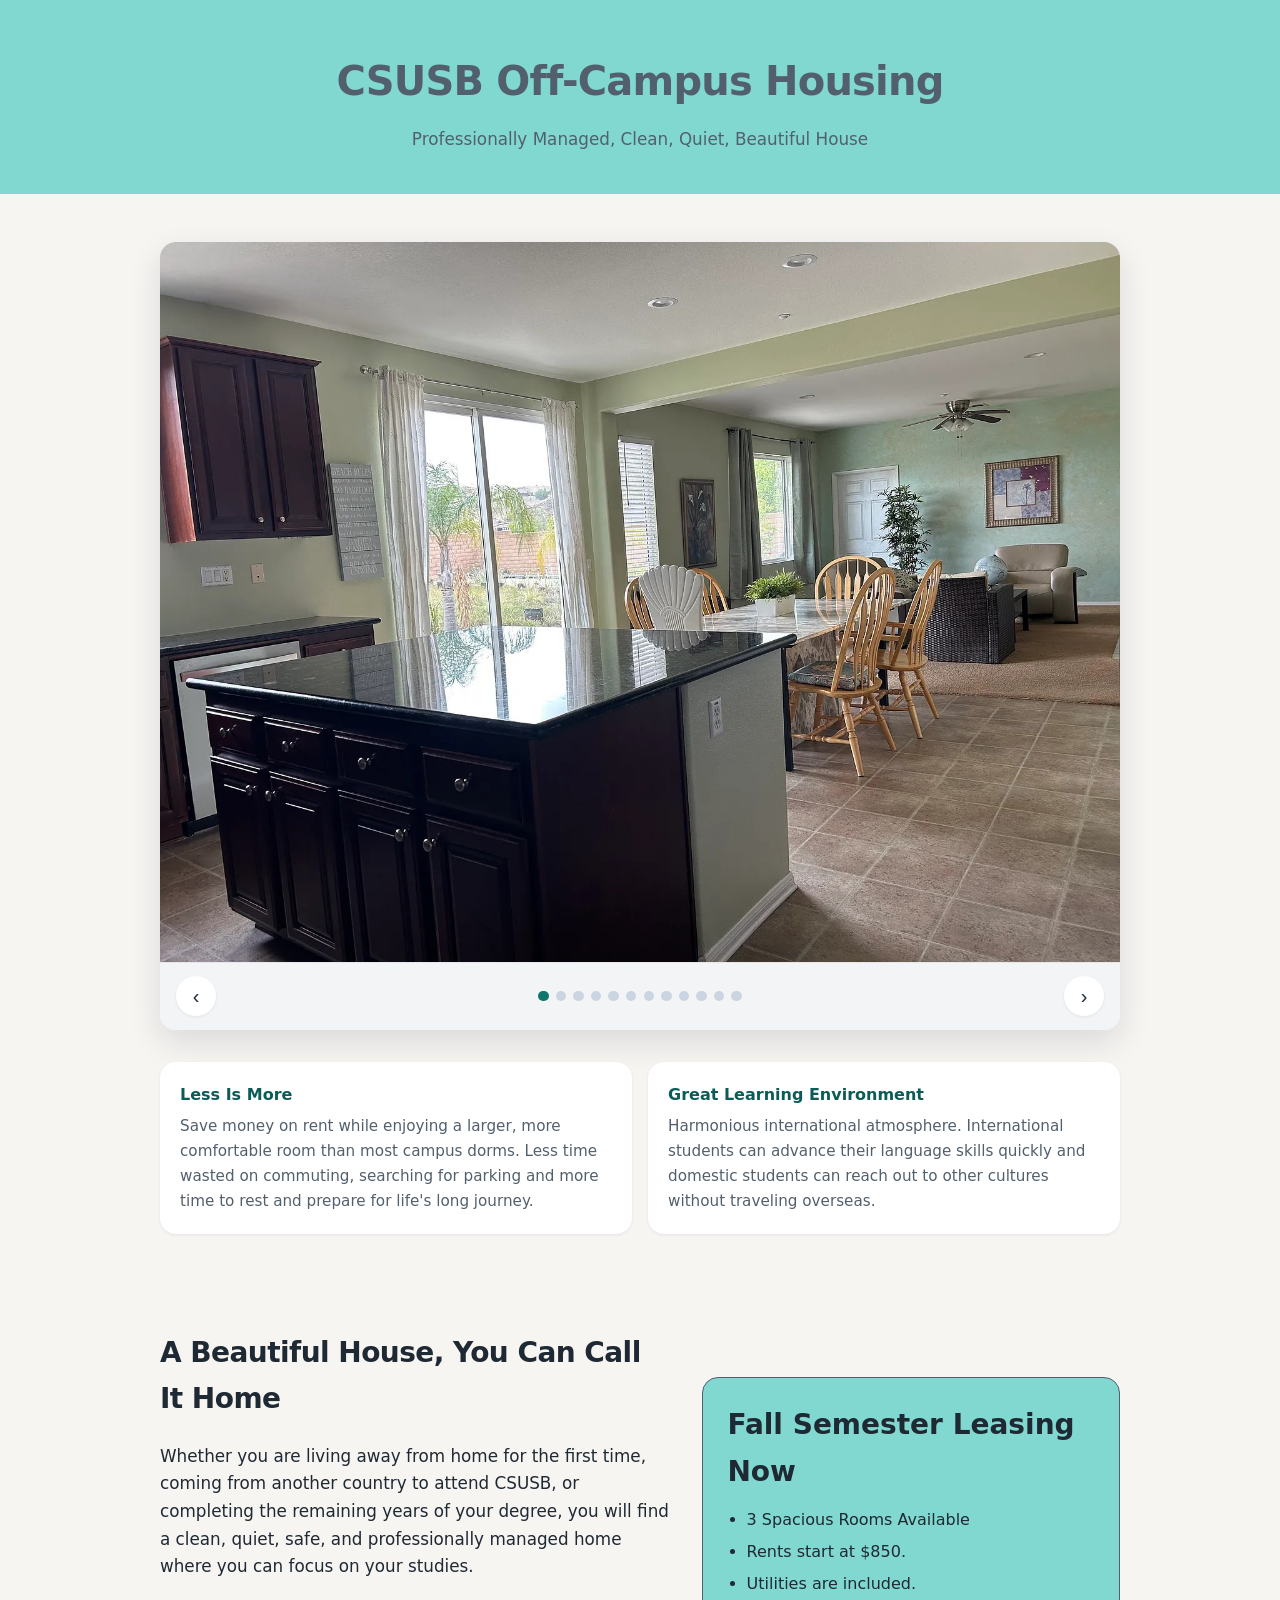
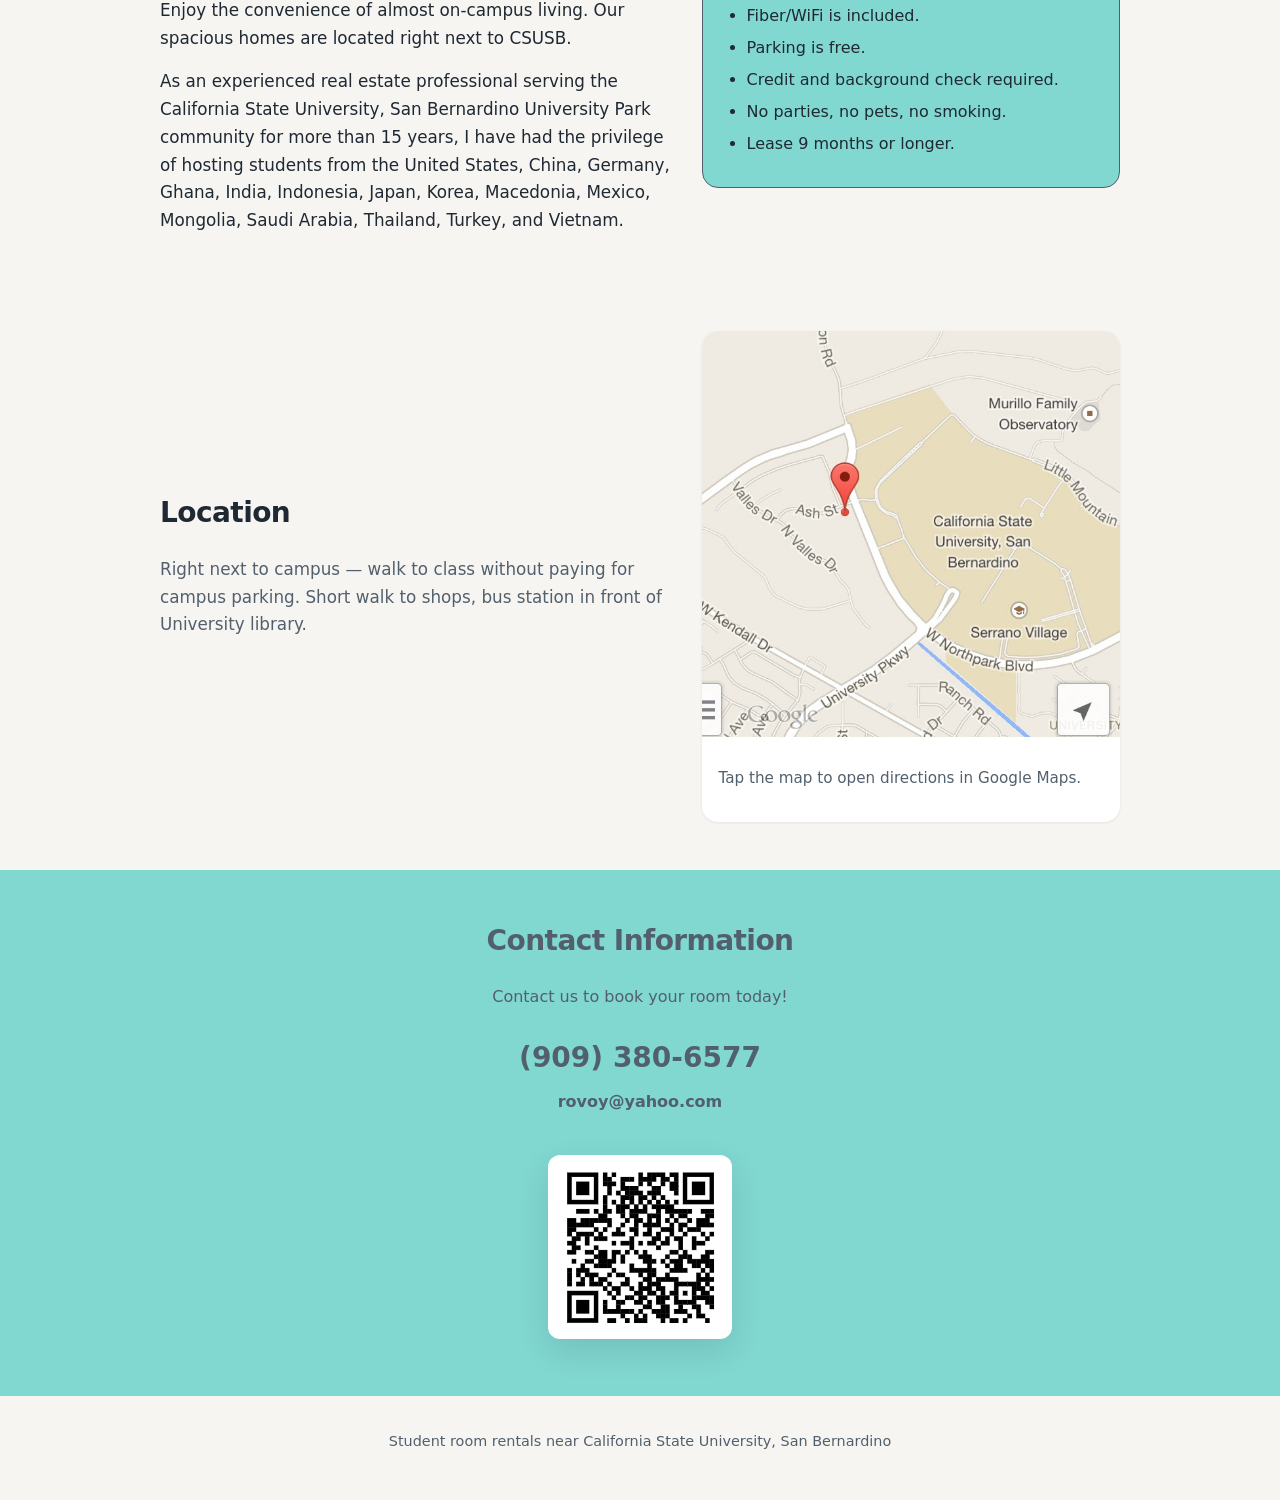
==== commit 0dde9ea8: "XXX" ====
--- a/index.html
+++ b/index.html
@@ -61,6 +61,15 @@
               <figure class="gallery-slide">
                 <img src="images/p19.jpg" alt="Neighborhood near campus">
               </figure>
+              <figure class="gallery-slide">
+                <img src="images/p22.jpg" alt="Neighborhood near campus">
+              </figure>
+              <figure class="gallery-slide">
+                <img src="images/p23.jpg" alt="Neighborhood near campus">
+              </figure>
+              <figure class="gallery-slide">
+                <img src="images/p24.jpg" alt="Neighborhood near campus">
+              </figure>              
               <figure class="gallery-slide">
                 <img src="images/p20.jpg" alt="Neighborhood near campus">
               </figure>
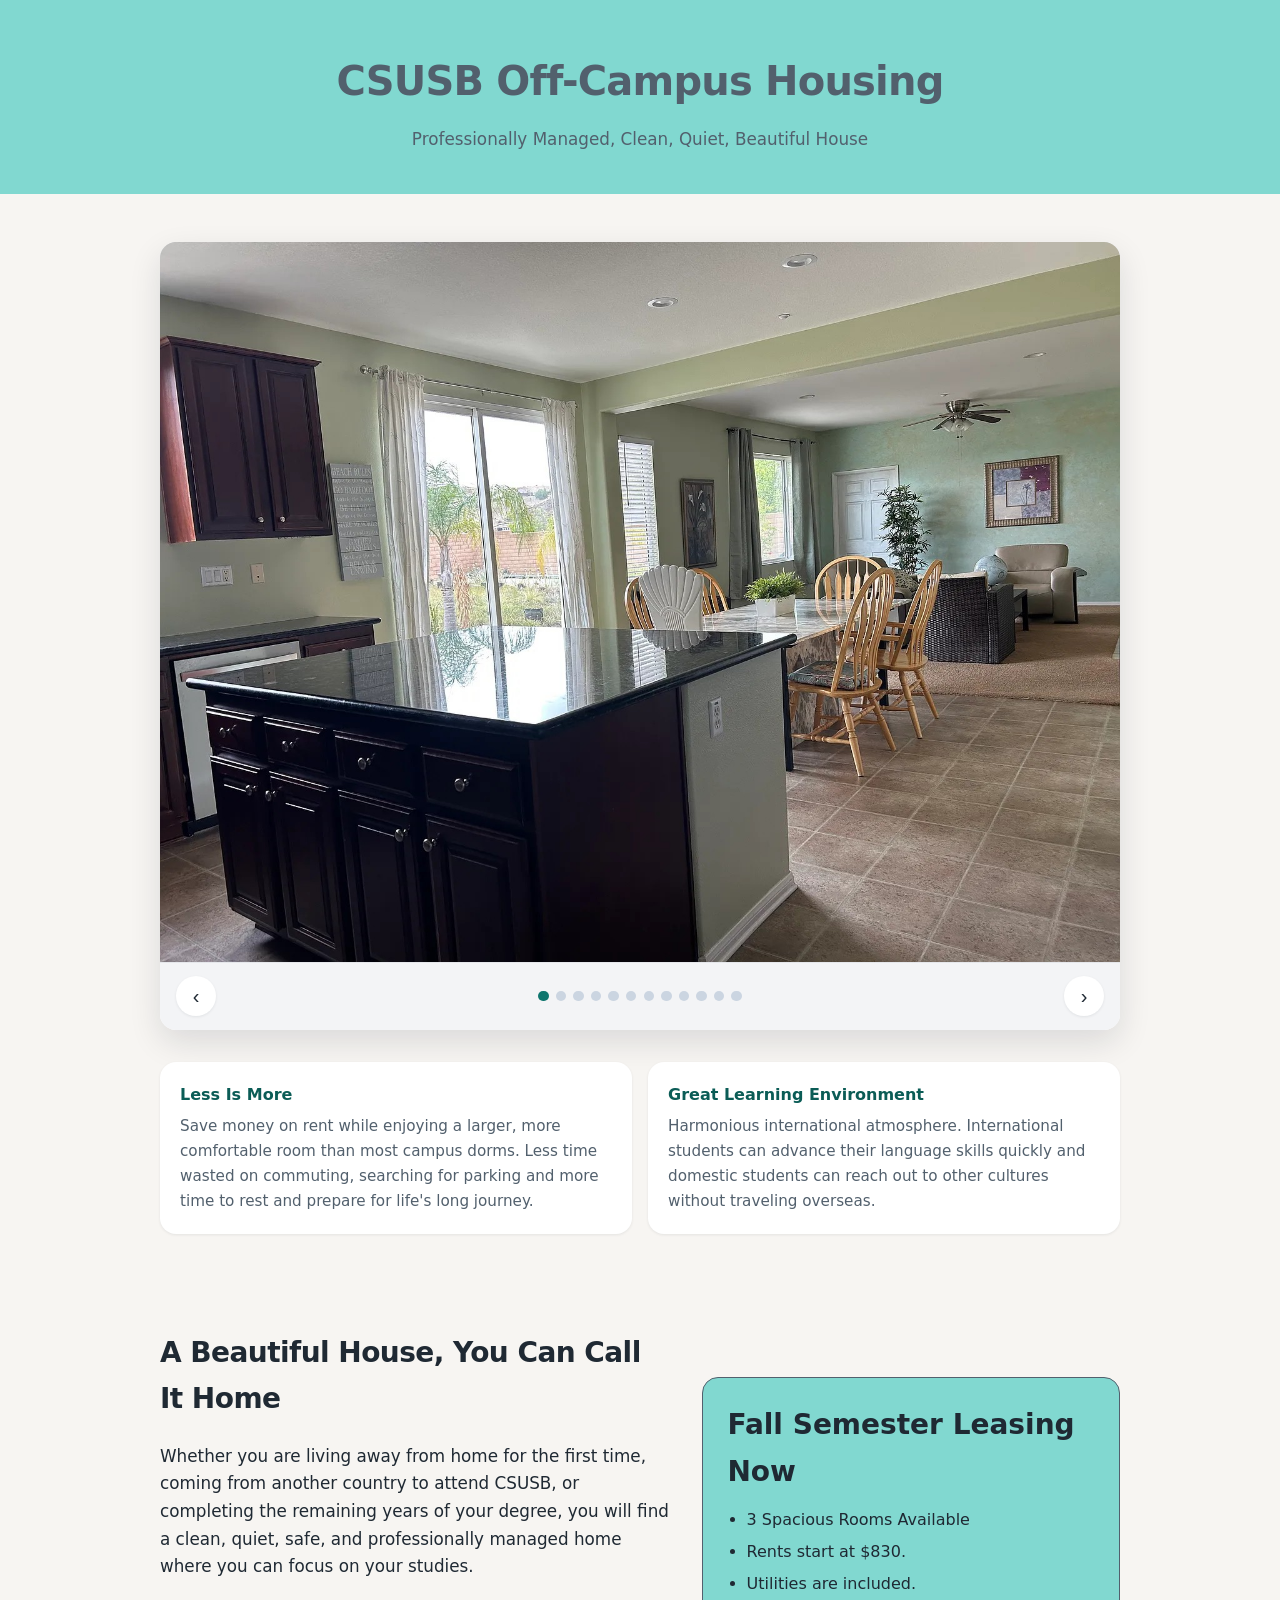
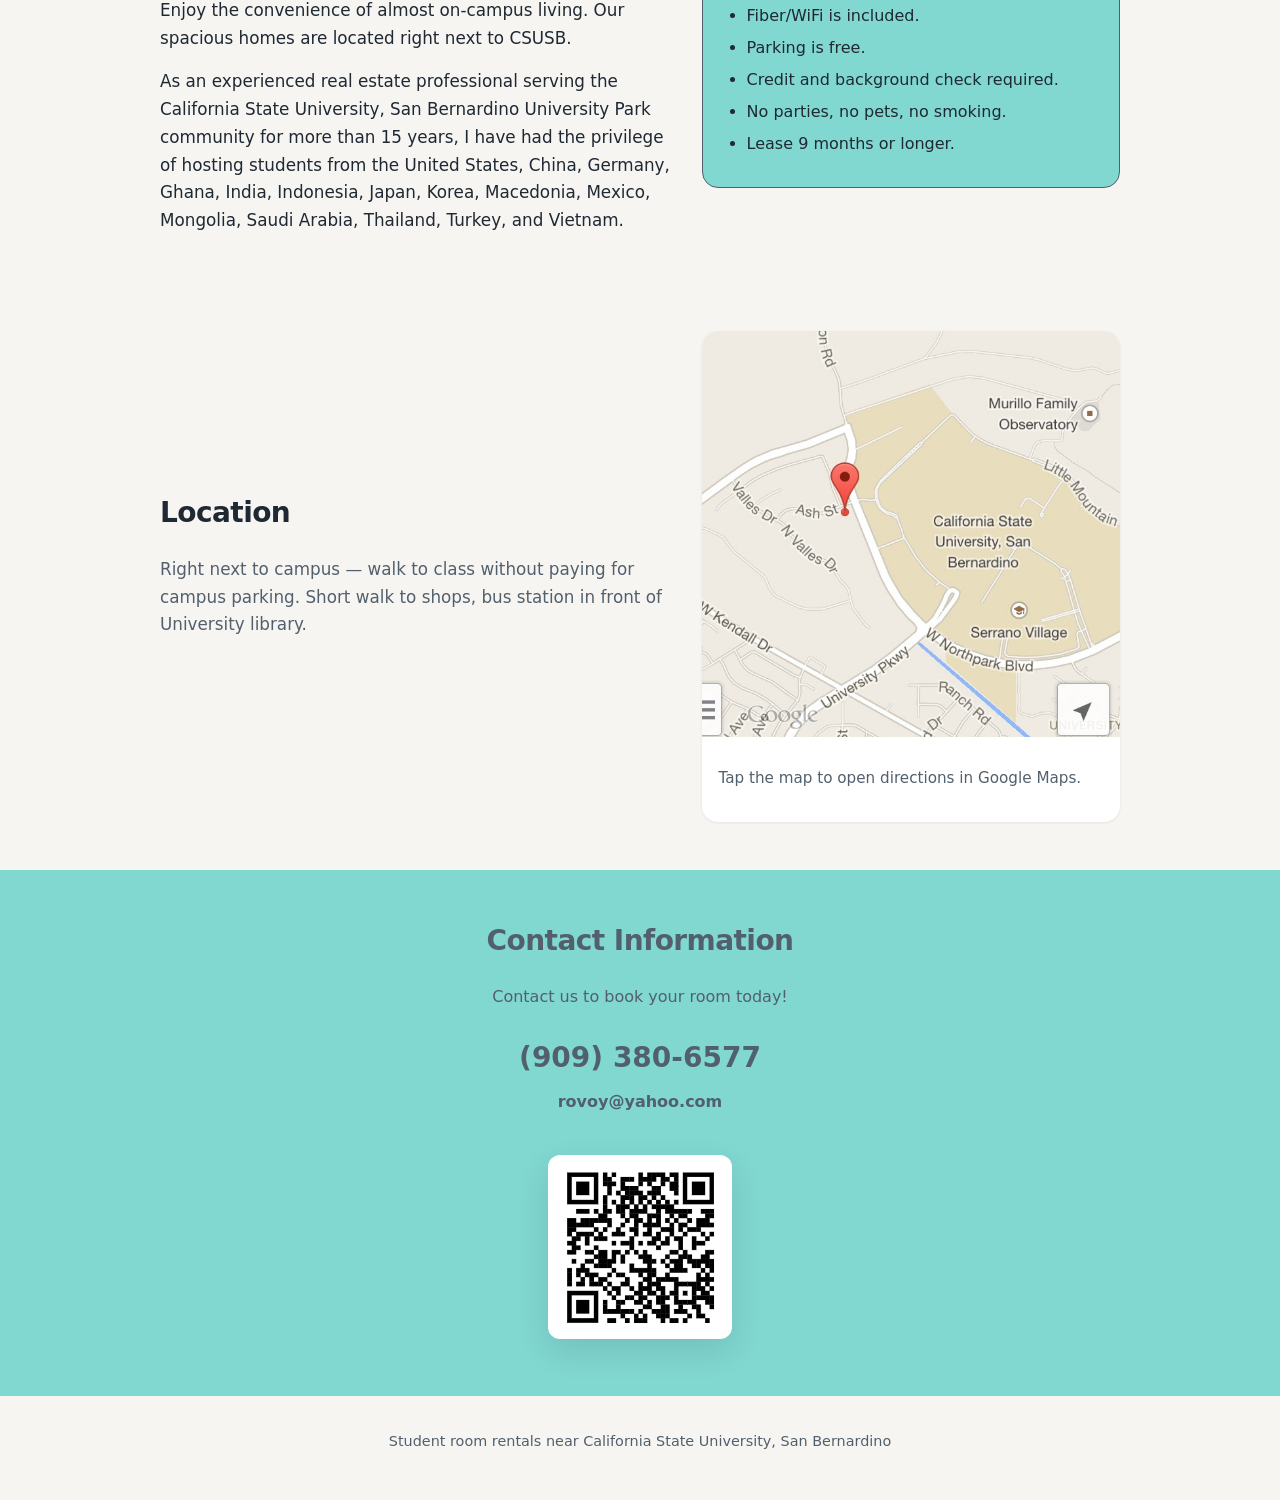
==== commit e67a03fc: "X" ====
--- a/index.html
+++ b/index.html
@@ -146,7 +146,7 @@
                   3 Spacious Rooms Available
                 </li>
                 <li>
-                  Rents start at $850.
+                  Rents start at $830.
                 </li>
                 <li>
                   Utilities are included.
